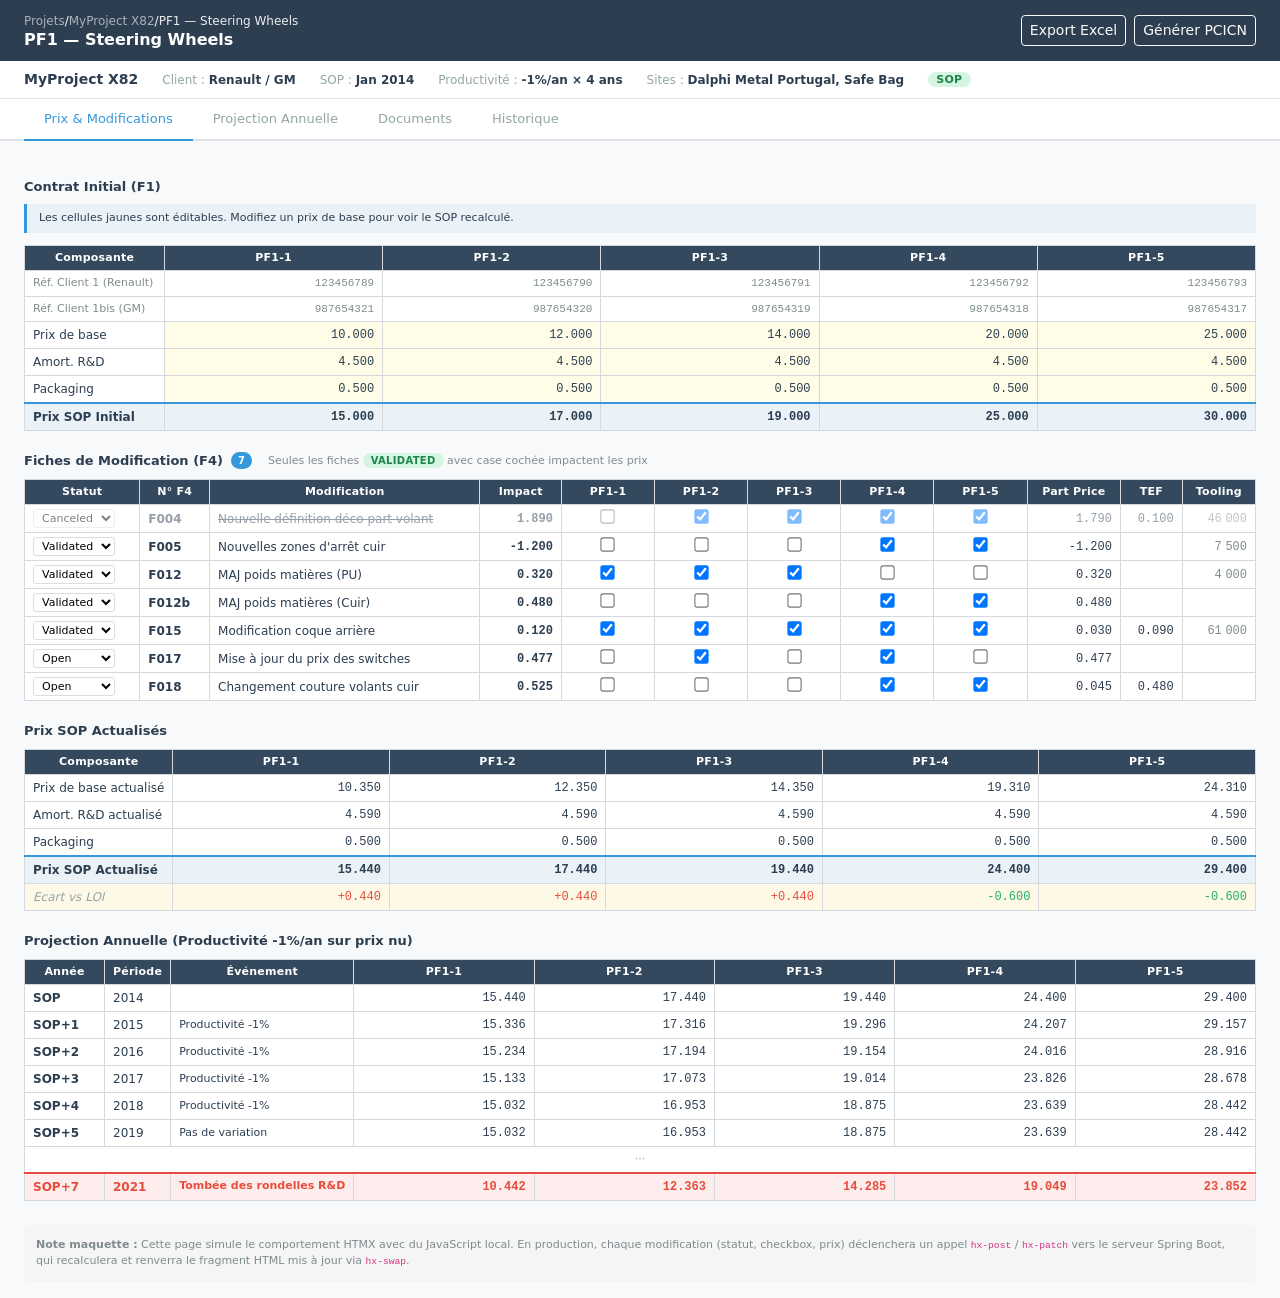
==== mockup-product-family.html @ 7253fc89 "premiere maquette" ====
<!DOCTYPE html>
<html lang="fr">
<head>
    <meta charset="UTF-8">
    <meta name="viewport" content="width=device-width, initial-scale=1.0">
    <title>Torchebald — PF1 Steering Wheels</title>
    <link href="https://cdn.jsdelivr.net/npm/bootstrap@5.3.3/dist/css/bootstrap.min.css" rel="stylesheet">
    <style>
        :root {
            --tb-bg: #f8f9fa;
            --tb-border: #dee2e6;
            --tb-header: #2c3e50;
            --tb-accent: #3498db;
            --tb-success: #27ae60;
            --tb-warning: #f39c12;
            --tb-danger: #e74c3c;
            --tb-muted: #95a5a6;
        }

        body {
            font-family: -apple-system, BlinkMacSystemFont, 'Segoe UI', system-ui, sans-serif;
            font-size: 13px;
            background: var(--tb-bg);
            color: #2c3e50;
        }

        /* --- Layout --- */
        .page-header {
            background: var(--tb-header);
            color: white;
            padding: 12px 24px;
            display: flex;
            align-items: center;
            gap: 16px;
        }
        .page-header h1 { font-size: 16px; font-weight: 600; margin: 0; }
        .page-header .breadcrumb { margin: 0; font-size: 12px; }
        .page-header .breadcrumb a { color: rgba(255,255,255,0.6); text-decoration: none; }
        .page-header .breadcrumb span { color: rgba(255,255,255,0.9); }

        .project-bar {
            background: white;
            border-bottom: 1px solid var(--tb-border);
            padding: 8px 24px;
            display: flex;
            align-items: center;
            gap: 24px;
            font-size: 12px;
        }
        .project-bar .project-name { font-weight: 700; font-size: 14px; }
        .project-bar .meta { color: var(--tb-muted); }
        .project-bar .meta strong { color: #2c3e50; }

        .tabs {
            background: white;
            border-bottom: 2px solid var(--tb-border);
            padding: 0 24px;
            display: flex;
            gap: 0;
        }
        .tabs a {
            padding: 10px 20px;
            text-decoration: none;
            color: var(--tb-muted);
            font-size: 13px;
            font-weight: 500;
            border-bottom: 2px solid transparent;
            margin-bottom: -2px;
        }
        .tabs a.active {
            color: var(--tb-accent);
            border-bottom-color: var(--tb-accent);
        }

        .content { padding: 16px 24px; }

        /* --- Tables façon Excel --- */
        .price-table {
            border-collapse: collapse;
            width: 100%;
            background: white;
            font-size: 12px;
            box-shadow: 0 1px 3px rgba(0,0,0,0.08);
        }
        .price-table th, .price-table td {
            border: 1px solid #d5d8dc;
            padding: 4px 8px;
            white-space: nowrap;
            vertical-align: middle;
        }
        .price-table thead th {
            background: #34495e;
            color: white;
            font-weight: 600;
            text-align: center;
            font-size: 11px;
            letter-spacing: 0.02em;
        }
        .price-table thead th.ref-col { min-width: 80px; }
        .price-table .section-header {
            background: #ecf0f1;
            font-weight: 700;
            color: #2c3e50;
        }
        .price-table .section-header td { padding: 6px 8px; }
        .price-table .total-row {
            background: #eaf2f8;
            font-weight: 700;
        }
        .price-table .total-row td { border-top: 2px solid #3498db; }
        .price-table td.num {
            text-align: right;
            font-family: 'SF Mono', 'Consolas', 'Monaco', monospace;
            font-size: 12px;
        }
        .price-table td.num.positive { color: var(--tb-danger); }
        .price-table td.num.negative { color: var(--tb-success); }
        .price-table td.num.zero { color: var(--tb-muted); }

        .price-table .editable {
            background: #fffde7;
            cursor: pointer;
            position: relative;
        }
        .price-table .editable:hover { background: #fff9c4; }
        .price-table .editable input {
            width: 70px;
            border: 1px solid var(--tb-accent);
            border-radius: 2px;
            padding: 1px 4px;
            font-family: inherit;
            font-size: 12px;
            text-align: right;
            background: white;
        }

        /* --- Matrix checkboxes --- */
        .matrix-cell {
            text-align: center;
            padding: 2px !important;
            width: 50px;
        }
        .matrix-cell input[type="checkbox"] { transform: scale(1.1); cursor: pointer; }
        .matrix-cell .y-mark { color: var(--tb-success); font-weight: 700; }
        .matrix-cell .n-mark { color: var(--tb-danger); font-weight: 700; font-size: 11px; }

        /* --- Status badges --- */
        .badge-status {
            font-size: 10px;
            font-weight: 600;
            padding: 2px 8px;
            border-radius: 10px;
            text-transform: uppercase;
            letter-spacing: 0.03em;
        }
        .badge-validated { background: #d5f5e3; color: #1e8449; }
        .badge-open { background: #fdebd0; color: #d68910; }
        .badge-canceled { background: #eaecee; color: #7f8c8d; text-decoration: line-through; }

        select.status-select {
            font-size: 11px;
            padding: 1px 4px;
            border: 1px solid #ddd;
            border-radius: 3px;
            cursor: pointer;
            background: white;
        }

        /* --- Delta indicator --- */
        .delta-row td { background: #fef9e7; }
        .delta-label { font-style: italic; color: var(--tb-muted); }

        /* --- Section titles --- */
        .section-title {
            font-size: 13px;
            font-weight: 700;
            color: var(--tb-header);
            margin: 20px 0 8px 0;
            display: flex;
            align-items: center;
            gap: 8px;
        }
        .section-title .count {
            background: var(--tb-accent);
            color: white;
            font-size: 10px;
            padding: 1px 7px;
            border-radius: 10px;
        }

        /* --- Recalc flash --- */
        @keyframes flash {
            0% { background: #aed6f1; }
            100% { background: #eaf2f8; }
        }
        .flash-update { animation: flash 0.6s ease-out; }

        /* --- Productivity zone --- */
        .projection-table th { font-size: 11px; }
        .projection-table .year-label { font-weight: 700; color: var(--tb-header); }
        .projection-table .drop-row { background: #fdedec; }
        .projection-table .drop-row td { border-top: 2px solid var(--tb-danger); color: var(--tb-danger); font-weight: 600; }

        .info-banner {
            font-size: 11px;
            background: #eaf2f8;
            border-left: 3px solid var(--tb-accent);
            padding: 6px 12px;
            margin-bottom: 12px;
            color: #2c3e50;
        }

        /* HTMX indicator simulation */
        .htmx-indicator {
            display: none;
            font-size: 11px;
            color: var(--tb-accent);
            margin-left: 8px;
        }
        .htmx-indicator.show { display: inline; }
    </style>
</head>
<body>

<!-- Header -->
<div class="page-header">
    <div>
        <div class="breadcrumb">
            <a href="#">Projets</a> / <a href="#">MyProject X82</a> / <span>PF1 — Steering Wheels</span>
        </div>
        <h1>PF1 — Steering Wheels</h1>
    </div>
    <div style="margin-left:auto; display:flex; gap:8px;">
        <button class="btn btn-sm btn-outline-light" onclick="exportExcel()">Export Excel</button>
        <button class="btn btn-sm btn-outline-light">Générer PCICN</button>
    </div>
</div>

<!-- Project bar -->
<div class="project-bar">
    <span class="project-name">MyProject X82</span>
    <span class="meta">Client : <strong>Renault / GM</strong></span>
    <span class="meta">SOP : <strong>Jan 2014</strong></span>
    <span class="meta">Productivité : <strong>-1%/an × 4 ans</strong></span>
    <span class="meta">Sites : <strong>Dalphi Metal Portugal, Safe Bag</strong></span>
    <span class="badge badge-status badge-validated" style="font-size:11px;">SOP</span>
</div>

<!-- Tabs -->
<div class="tabs">
    <a href="#" class="active">Prix & Modifications</a>
    <a href="#">Projection Annuelle</a>
    <a href="#">Documents</a>
    <a href="#">Historique</a>
</div>

<div class="content">

    <!-- ===== SECTION 1: INITIAL PRICES ===== -->
    <div class="section-title">Contrat Initial (F1)</div>

    <div class="info-banner">
        Les cellules jaunes sont éditables. Modifiez un prix de base pour voir le SOP recalculé.
        <span class="htmx-indicator" id="recalc-indicator">Recalcul en cours...</span>
    </div>

    <div style="overflow-x: auto;">
    <table class="price-table" id="initial-prices">
        <thead>
            <tr>
                <th style="width:140px;">Composante</th>
                <th class="ref-col">PF1-1</th>
                <th class="ref-col">PF1-2</th>
                <th class="ref-col">PF1-3</th>
                <th class="ref-col">PF1-4</th>
                <th class="ref-col">PF1-5</th>
            </tr>
        </thead>
        <tbody>
            <tr>
                <td style="color:#7f8c8d; font-size:11px;">Réf. Client 1 (Renault)</td>
                <td class="num" style="color:#7f8c8d; font-size:11px;">123456789</td>
                <td class="num" style="color:#7f8c8d; font-size:11px;">123456790</td>
                <td class="num" style="color:#7f8c8d; font-size:11px;">123456791</td>
                <td class="num" style="color:#7f8c8d; font-size:11px;">123456792</td>
                <td class="num" style="color:#7f8c8d; font-size:11px;">123456793</td>
            </tr>
            <tr>
                <td style="color:#7f8c8d; font-size:11px;">Réf. Client 1bis (GM)</td>
                <td class="num" style="color:#7f8c8d; font-size:11px;">987654321</td>
                <td class="num" style="color:#7f8c8d; font-size:11px;">987654320</td>
                <td class="num" style="color:#7f8c8d; font-size:11px;">987654319</td>
                <td class="num" style="color:#7f8c8d; font-size:11px;">987654318</td>
                <td class="num" style="color:#7f8c8d; font-size:11px;">987654317</td>
            </tr>
            <tr>
                <td>Prix de base</td>
                <td class="num editable" data-field="base" data-ref="0">10.000</td>
                <td class="num editable" data-field="base" data-ref="1">12.000</td>
                <td class="num editable" data-field="base" data-ref="2">14.000</td>
                <td class="num editable" data-field="base" data-ref="3">20.000</td>
                <td class="num editable" data-field="base" data-ref="4">25.000</td>
            </tr>
            <tr>
                <td>Amort. R&D</td>
                <td class="num editable" data-field="rd" data-ref="0">4.500</td>
                <td class="num editable" data-field="rd" data-ref="1">4.500</td>
                <td class="num editable" data-field="rd" data-ref="2">4.500</td>
                <td class="num editable" data-field="rd" data-ref="3">4.500</td>
                <td class="num editable" data-field="rd" data-ref="4">4.500</td>
            </tr>
            <tr>
                <td>Packaging</td>
                <td class="num editable" data-field="pkg" data-ref="0">0.500</td>
                <td class="num editable" data-field="pkg" data-ref="1">0.500</td>
                <td class="num editable" data-field="pkg" data-ref="2">0.500</td>
                <td class="num editable" data-field="pkg" data-ref="3">0.500</td>
                <td class="num editable" data-field="pkg" data-ref="4">0.500</td>
            </tr>
            <tr class="total-row">
                <td>Prix SOP Initial</td>
                <td class="num" id="sop-init-0">15.000</td>
                <td class="num" id="sop-init-1">17.000</td>
                <td class="num" id="sop-init-2">19.000</td>
                <td class="num" id="sop-init-3">25.000</td>
                <td class="num" id="sop-init-4">30.000</td>
            </tr>
        </tbody>
    </table>
    </div>

    <!-- ===== SECTION 2: MODIFICATION SHEETS ===== -->
    <div class="section-title">
        Fiches de Modification (F4)
        <span class="count" id="modif-count">7</span>
        <span style="font-weight:400; font-size:11px; color:#7f8c8d; margin-left:8px;">
            Seules les fiches <span class="badge-status badge-validated" style="font-size:10px;">Validated</span>
            avec case cochée impactent les prix
        </span>
    </div>

    <div style="overflow-x: auto;">
    <table class="price-table" id="modifications-table">
        <thead>
            <tr>
                <th style="width:90px;">Statut</th>
                <th style="width:60px;">N° F4</th>
                <th style="width:220px;">Modification</th>
                <th style="width:70px;">Impact</th>
                <th class="ref-col">PF1-1</th>
                <th class="ref-col">PF1-2</th>
                <th class="ref-col">PF1-3</th>
                <th class="ref-col">PF1-4</th>
                <th class="ref-col">PF1-5</th>
                <th style="width:70px;">Part Price</th>
                <th style="width:50px;">TEF</th>
                <th style="width:60px;">Tooling</th>
            </tr>
        </thead>
        <tbody id="modif-body">
            <!-- Rows generated by JS -->
        </tbody>
    </table>
    </div>

    <!-- ===== SECTION 3: UPDATED SOP PRICES ===== -->
    <div class="section-title">Prix SOP Actualisés</div>

    <div style="overflow-x: auto;">
    <table class="price-table" id="updated-prices">
        <thead>
            <tr>
                <th style="width:140px;">Composante</th>
                <th class="ref-col">PF1-1</th>
                <th class="ref-col">PF1-2</th>
                <th class="ref-col">PF1-3</th>
                <th class="ref-col">PF1-4</th>
                <th class="ref-col">PF1-5</th>
            </tr>
        </thead>
        <tbody>
            <tr>
                <td>Prix de base actualisé</td>
                <td class="num" id="upd-base-0"></td>
                <td class="num" id="upd-base-1"></td>
                <td class="num" id="upd-base-2"></td>
                <td class="num" id="upd-base-3"></td>
                <td class="num" id="upd-base-4"></td>
            </tr>
            <tr>
                <td>Amort. R&D actualisé</td>
                <td class="num" id="upd-rd-0"></td>
                <td class="num" id="upd-rd-1"></td>
                <td class="num" id="upd-rd-2"></td>
                <td class="num" id="upd-rd-3"></td>
                <td class="num" id="upd-rd-4"></td>
            </tr>
            <tr>
                <td>Packaging</td>
                <td class="num" id="upd-pkg-0"></td>
                <td class="num" id="upd-pkg-1"></td>
                <td class="num" id="upd-pkg-2"></td>
                <td class="num" id="upd-pkg-3"></td>
                <td class="num" id="upd-pkg-4"></td>
            </tr>
            <tr class="total-row">
                <td>Prix SOP Actualisé</td>
                <td class="num" id="sop-upd-0"></td>
                <td class="num" id="sop-upd-1"></td>
                <td class="num" id="sop-upd-2"></td>
                <td class="num" id="sop-upd-3"></td>
                <td class="num" id="sop-upd-4"></td>
            </tr>
            <tr class="delta-row">
                <td class="delta-label">Ecart vs LOI</td>
                <td class="num" id="delta-0"></td>
                <td class="num" id="delta-1"></td>
                <td class="num" id="delta-2"></td>
                <td class="num" id="delta-3"></td>
                <td class="num" id="delta-4"></td>
            </tr>
        </tbody>
    </table>
    </div>

    <!-- ===== SECTION 4: PROJECTION ===== -->
    <div class="section-title">Projection Annuelle (Productivité -1%/an sur prix nu)</div>

    <div style="overflow-x: auto;">
    <table class="price-table projection-table" id="projection-table">
        <thead>
            <tr>
                <th style="width:80px;">Année</th>
                <th style="width:60px;">Période</th>
                <th style="width:150px;">Événement</th>
                <th class="ref-col">PF1-1</th>
                <th class="ref-col">PF1-2</th>
                <th class="ref-col">PF1-3</th>
                <th class="ref-col">PF1-4</th>
                <th class="ref-col">PF1-5</th>
            </tr>
        </thead>
        <tbody id="projection-body">
            <!-- Generated by JS -->
        </tbody>
    </table>
    </div>

    <div style="margin-top:24px; padding:12px; background:#f5f5f5; border-radius:4px; font-size:11px; color:#7f8c8d;">
        <strong>Note maquette :</strong> Cette page simule le comportement HTMX avec du JavaScript local.
        En production, chaque modification (statut, checkbox, prix) déclenchera un appel
        <code>hx-post</code> / <code>hx-patch</code> vers le serveur Spring Boot, qui recalculera
        et renverra le fragment HTML mis à jour via <code>hx-swap</code>.
    </div>
</div>

<script>
// ============================================================
// DATA MODEL (simulates what the DB would hold)
// ============================================================
const refs = ['PF1-1', 'PF1-2', 'PF1-3', 'PF1-4', 'PF1-5'];

const initialPrices = {
    base: [10, 12, 14, 20, 25],
    rd:   [4.5, 4.5, 4.5, 4.5, 4.5],
    pkg:  [0.5, 0.5, 0.5, 0.5, 0.5],
};

const modifications = [
    { id: 'F004', desc: 'Nouvelle définition déco part volant', status: 'Canceled', partPrice: 1.79, tef: 0.10, tooling: 46000, matrix: [false, true, true, true, true] },
    { id: 'F005', desc: 'Nouvelles zones d\'arrêt cuir', status: 'Validated', partPrice: -1.20, tef: 0, tooling: 7500, matrix: [false, false, false, true, true] },
    { id: 'F012', desc: 'MAJ poids matières (PU)', status: 'Validated', partPrice: 0.32, tef: 0, tooling: 4000, matrix: [true, true, true, false, false] },
    { id: 'F012b', desc: 'MAJ poids matières (Cuir)', status: 'Validated', partPrice: 0.48, tef: 0, tooling: 0, matrix: [false, false, false, true, true] },
    { id: 'F015', desc: 'Modification coque arrière', status: 'Validated', partPrice: 0.03, tef: 0.09, tooling: 61000, matrix: [true, true, true, true, true] },
    { id: 'F017', desc: 'Mise à jour du prix des switches', status: 'Open', partPrice: 0.477, tef: 0, tooling: 0, matrix: [false, true, false, true, false] },
    { id: 'F018', desc: 'Changement couture volants cuir', status: 'Open', partPrice: 0.045, tef: 0.48, tooling: 0, matrix: [false, false, false, true, true] },
];

const productivity = { rate: -0.01, years: 4 };
const rdDropYear = 7; // tombée des rondelles à SOP+7

// ============================================================
// RENDERING
// ============================================================
function renderModifications() {
    const tbody = document.getElementById('modif-body');
    tbody.innerHTML = modifications.map((m, i) => {
        const badgeClass = m.status === 'Validated' ? 'badge-validated' :
                          m.status === 'Open' ? 'badge-open' : 'badge-canceled';
        const impact = m.partPrice + m.tef;
        const isCanceled = m.status === 'Canceled';

        return `<tr style="${isCanceled ? 'opacity:0.5;' : ''}">
            <td>
                <select class="status-select" data-modif="${i}" onchange="changeStatus(${i}, this.value)">
                    <option value="Open" ${m.status==='Open'?'selected':''}>Open</option>
                    <option value="Validated" ${m.status==='Validated'?'selected':''}>Validated</option>
                    <option value="Canceled" ${m.status==='Canceled'?'selected':''}>Canceled</option>
                </select>
            </td>
            <td style="font-weight:600;">${m.id}</td>
            <td style="${isCanceled ? 'text-decoration:line-through;' : ''}">${m.desc}</td>
            <td class="num" style="font-weight:600;">${formatNum(impact)}</td>
            ${refs.map((_, ri) => `
                <td class="matrix-cell">
                    <input type="checkbox"
                        ${m.matrix[ri] ? 'checked' : ''}
                        onchange="toggleMatrix(${i}, ${ri}, this.checked)"
                        title="${refs[ri]}"
                    >
                </td>
            `).join('')}
            <td class="num">${formatNum(m.partPrice)}</td>
            <td class="num">${m.tef ? formatNum(m.tef) : ''}</td>
            <td class="num" style="color:#7f8c8d;">${m.tooling ? m.tooling.toLocaleString('fr-FR') : ''}</td>
        </tr>`;
    }).join('');
}

function recalculate() {
    // Show indicator (simulates hx-indicator)
    const indicator = document.getElementById('recalc-indicator');
    indicator.classList.add('show');

    // --- RULE 2: SUMIFS ---
    const updBase = [...initialPrices.base];
    const updRd = [...initialPrices.rd];
    const updPkg = [...initialPrices.pkg];

    modifications.forEach(m => {
        if (m.status !== 'Validated') return;
        refs.forEach((_, ri) => {
            if (m.matrix[ri]) {
                updBase[ri] += m.partPrice;
                updRd[ri] += m.tef;
            }
        });
    });

    // Update SOP initial
    refs.forEach((_, i) => {
        const sopInit = initialPrices.base[i] + initialPrices.rd[i] + initialPrices.pkg[i];
        document.getElementById(`sop-init-${i}`).textContent = formatNum(sopInit);
    });

    // Update SOP actualisé
    refs.forEach((_, i) => {
        const sopUpd = updBase[i] + updRd[i] + updPkg[i];
        const sopInit = initialPrices.base[i] + initialPrices.rd[i] + initialPrices.pkg[i];
        const delta = sopUpd - sopInit;

        setCell(`upd-base-${i}`, updBase[i]);
        setCell(`upd-rd-${i}`, updRd[i]);
        setCell(`upd-pkg-${i}`, updPkg[i]);

        const sopCell = document.getElementById(`sop-upd-${i}`);
        sopCell.textContent = formatNum(sopUpd);
        sopCell.classList.add('flash-update');
        setTimeout(() => sopCell.classList.remove('flash-update'), 600);

        const deltaCell = document.getElementById(`delta-${i}`);
        deltaCell.textContent = (delta >= 0 ? '+' : '') + formatNum(delta);
        deltaCell.className = 'num ' + (delta > 0.01 ? 'positive' : delta < -0.01 ? 'negative' : 'zero');
    });

    // --- RULE 3 & 4: Projection ---
    renderProjection(updBase, updRd, updPkg);

    setTimeout(() => indicator.classList.remove('show'), 300);
}

function renderProjection(base, rd, pkg) {
    const tbody = document.getElementById('projection-body');
    let rows = '';
    let currentPrices = refs.map((_, i) => base[i] + rd[i] + pkg[i]);
    const amort = rd.map((v, i) => v);
    const pack = pkg.map((v, i) => v);

    // SOP year
    rows += projRow('SOP', '2014', '', currentPrices, false);

    for (let y = 1; y <= 10; y++) {
        const year = 2014 + y;
        let event = '';
        let isDrop = false;

        if (y <= productivity.years) {
            // RULE 3: productivity on base price only
            event = `Productivité ${(productivity.rate * 100).toFixed(0)}%`;
            currentPrices = currentPrices.map((p, i) => {
                const baseOnly = p - amort[i] - pack[i];
                return baseOnly * (1 + productivity.rate) + amort[i] + pack[i];
            });
        }

        if (y === rdDropYear) {
            // RULE 4: tombée des rondelles
            event = 'Tombée des rondelles R&D';
            isDrop = true;
            currentPrices = currentPrices.map((p, i) => p - amort[i]);
        }

        if (y <= productivity.years || y === rdDropYear) {
            rows += projRow(`SOP+${y}`, `${year}`, event, currentPrices, isDrop);
        } else if (y === productivity.years + 1 && rdDropYear > productivity.years + 1) {
            rows += projRow(`SOP+${y}`, `${year}`, 'Pas de variation', currentPrices, false);
            rows += `<tr><td colspan="8" style="text-align:center; color:#95a5a6; font-size:11px; padding:4px;">···</td></tr>`;
        }
    }

    tbody.innerHTML = rows;
}

function projRow(label, year, event, prices, isDrop) {
    return `<tr class="${isDrop ? 'drop-row' : ''}">
        <td class="year-label">${label}</td>
        <td>${year}</td>
        <td style="font-size:11px;${isDrop ? 'font-weight:700;' : ''}">${event}</td>
        ${prices.map(p => `<td class="num">${formatNum(p)}</td>`).join('')}
    </tr>`;
}

// ============================================================
// INTERACTIONS (simulates what HTMX would do)
// ============================================================
function changeStatus(modifIndex, newStatus) {
    modifications[modifIndex].status = newStatus;
    renderModifications();
    recalculate();
}

function toggleMatrix(modifIndex, refIndex, checked) {
    modifications[modifIndex].matrix[refIndex] = checked;
    recalculate();
}

// Inline editing for price cells
document.addEventListener('click', function(e) {
    const cell = e.target.closest('.editable');
    if (!cell || cell.querySelector('input')) return;

    const currentVal = parseFloat(cell.textContent);
    const field = cell.dataset.field;
    const ref = parseInt(cell.dataset.ref);

    const input = document.createElement('input');
    input.type = 'number';
    input.step = '0.01';
    input.value = currentVal;
    cell.textContent = '';
    cell.appendChild(input);
    input.focus();
    input.select();

    function commit() {
        const newVal = parseFloat(input.value) || 0;
        initialPrices[field][ref] = newVal;
        cell.textContent = formatNum(newVal);
        recalculate();
    }

    input.addEventListener('blur', commit);
    input.addEventListener('keydown', function(ev) {
        if (ev.key === 'Enter') { ev.preventDefault(); commit(); }
        if (ev.key === 'Escape') { cell.textContent = formatNum(currentVal); }
    });
});

function exportExcel() {
    alert('En production : Apache POI génère un fichier Excel identique au format actuel.\n\nLe tableau "Prix SOP Actualisés" et la projection annuelle sont exportés.');
}

// ============================================================
// HELPERS
// ============================================================
function formatNum(n) { return n.toFixed(3); }
function setCell(id, val) { document.getElementById(id).textContent = formatNum(val); }

// ============================================================
// INIT
// ============================================================
renderModifications();
recalculate();
</script>

</body>
</html>
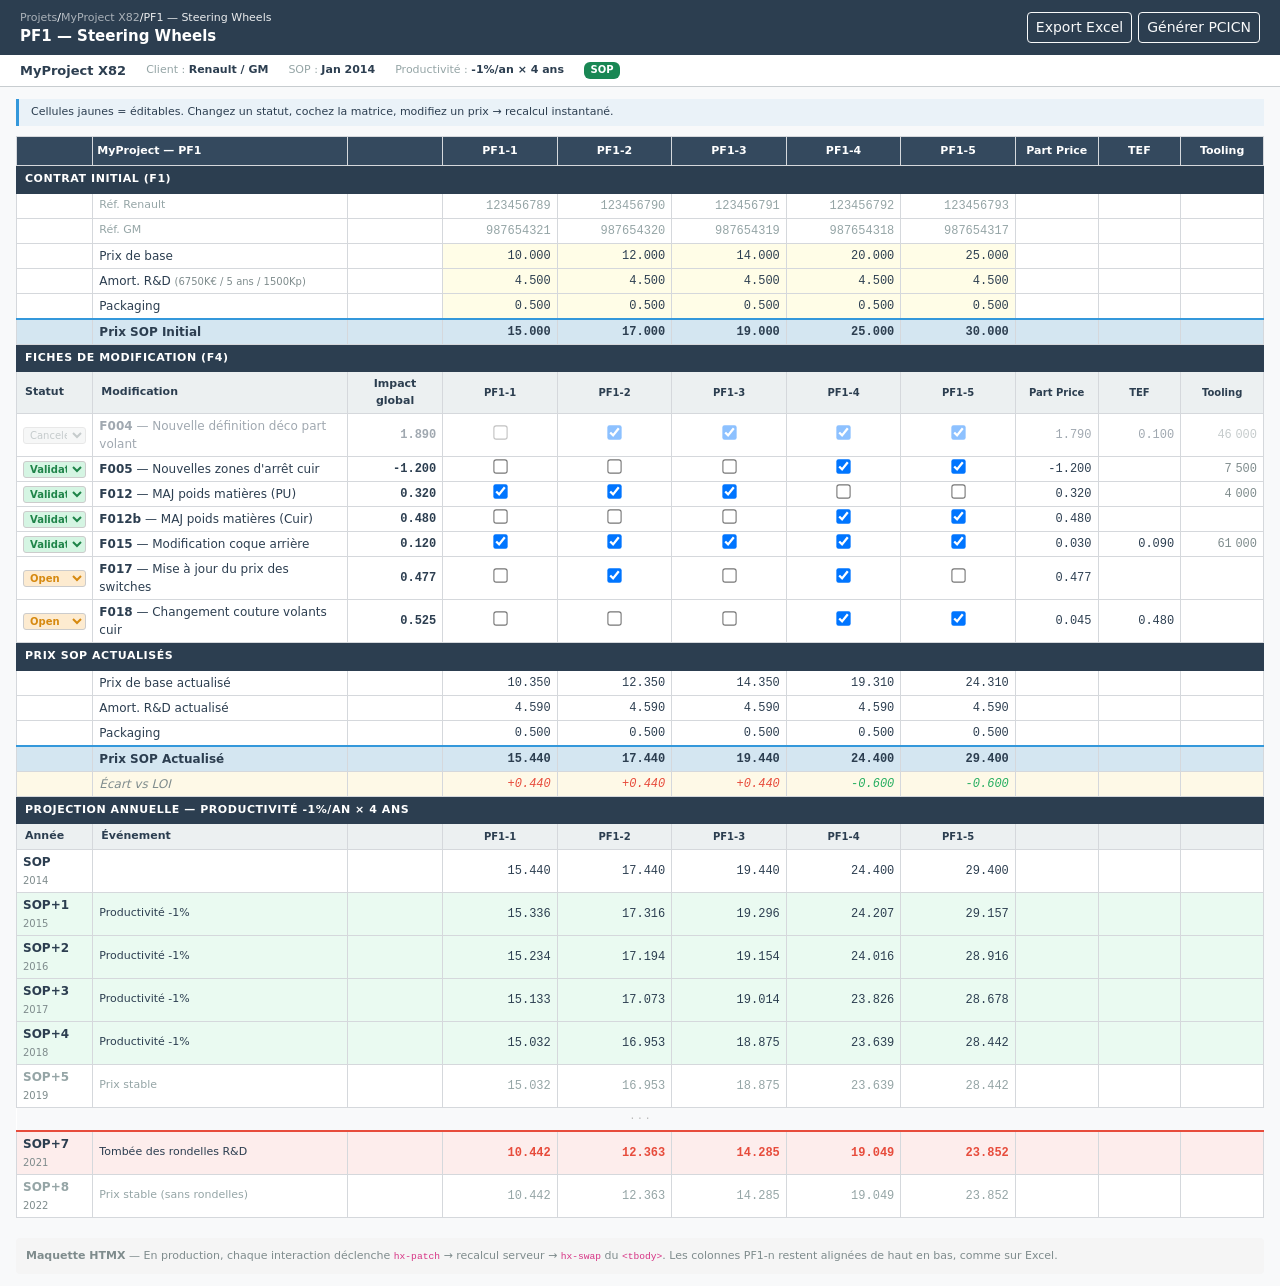
==== commit 756c7589: "maquette 2" ====
--- a/mockup-product-family.html
+++ b/mockup-product-family.html
@@ -8,7 +8,7 @@
     <style>
         :root {
             --tb-bg: #f8f9fa;
-            --tb-border: #dee2e6;
+            --tb-border: #c8cdd0;
             --tb-header: #2c3e50;
             --tb-accent: #3498db;
             --tb-success: #27ae60;
@@ -22,195 +22,178 @@
             font-size: 13px;
             background: var(--tb-bg);
             color: #2c3e50;
+            margin: 0;
         }
 
         /* --- Layout --- */
         .page-header {
             background: var(--tb-header);
             color: white;
-            padding: 12px 24px;
+            padding: 10px 20px;
             display: flex;
             align-items: center;
             gap: 16px;
         }
-        .page-header h1 { font-size: 16px; font-weight: 600; margin: 0; }
-        .page-header .breadcrumb { margin: 0; font-size: 12px; }
+        .page-header h1 { font-size: 15px; font-weight: 600; margin: 0; }
+        .page-header .breadcrumb { margin: 0; font-size: 11px; }
         .page-header .breadcrumb a { color: rgba(255,255,255,0.6); text-decoration: none; }
         .page-header .breadcrumb span { color: rgba(255,255,255,0.9); }
 
         .project-bar {
             background: white;
             border-bottom: 1px solid var(--tb-border);
-            padding: 8px 24px;
+            padding: 6px 20px;
             display: flex;
             align-items: center;
-            gap: 24px;
-            font-size: 12px;
-        }
-        .project-bar .project-name { font-weight: 700; font-size: 14px; }
+            gap: 20px;
+            font-size: 11px;
+        }
+        .project-bar .project-name { font-weight: 700; font-size: 13px; }
         .project-bar .meta { color: var(--tb-muted); }
         .project-bar .meta strong { color: #2c3e50; }
 
-        .tabs {
-            background: white;
-            border-bottom: 2px solid var(--tb-border);
-            padding: 0 24px;
-            display: flex;
-            gap: 0;
-        }
-        .tabs a {
-            padding: 10px 20px;
-            text-decoration: none;
-            color: var(--tb-muted);
-            font-size: 13px;
-            font-weight: 500;
-            border-bottom: 2px solid transparent;
-            margin-bottom: -2px;
-        }
-        .tabs a.active {
-            color: var(--tb-accent);
-            border-bottom-color: var(--tb-accent);
-        }
-
-        .content { padding: 16px 24px; }
-
-        /* --- Tables façon Excel --- */
-        .price-table {
+        .content { padding: 12px 16px; }
+
+        .info-banner {
+            font-size: 11px;
+            background: #eaf2f8;
+            border-left: 3px solid var(--tb-accent);
+            padding: 5px 12px;
+            margin-bottom: 10px;
+            color: #2c3e50;
+        }
+
+        /* --- Single unified table --- */
+        .sheet {
             border-collapse: collapse;
             width: 100%;
             background: white;
             font-size: 12px;
-            box-shadow: 0 1px 3px rgba(0,0,0,0.08);
-        }
-        .price-table th, .price-table td {
+            box-shadow: 0 1px 4px rgba(0,0,0,0.1);
+            table-layout: fixed;
+        }
+
+        .sheet col.col-meta   { width: 60px; }
+        .sheet col.col-label  { width: 200px; }
+        .sheet col.col-impact { width: 75px; }
+        .sheet col.col-ref    { width: 90px; }
+        .sheet col.col-extra  { width: 65px; }
+
+        .sheet th, .sheet td {
             border: 1px solid #d5d8dc;
-            padding: 4px 8px;
-            white-space: nowrap;
+            padding: 3px 6px;
             vertical-align: middle;
         }
-        .price-table thead th {
+
+        /* Column header row (PF1-1, PF1-2...) — sticky */
+        .sheet thead {
+            position: sticky;
+            top: 0;
+            z-index: 10;
+        }
+        .sheet thead th {
             background: #34495e;
             color: white;
             font-weight: 600;
             text-align: center;
             font-size: 11px;
-            letter-spacing: 0.02em;
-        }
-        .price-table thead th.ref-col { min-width: 80px; }
-        .price-table .section-header {
+            padding: 6px 4px;
+        }
+
+        /* Section header rows */
+        .section-row td {
+            background: #2c3e50;
+            color: white;
+            font-weight: 700;
+            font-size: 11px;
+            text-transform: uppercase;
+            letter-spacing: 0.05em;
+            padding: 5px 8px;
+            border-color: #2c3e50;
+        }
+
+        /* Sub-section header rows */
+        .subsection-row td {
             background: #ecf0f1;
-            font-weight: 700;
+            font-weight: 600;
             color: #2c3e50;
-        }
-        .price-table .section-header td { padding: 6px 8px; }
-        .price-table .total-row {
-            background: #eaf2f8;
-            font-weight: 700;
-        }
-        .price-table .total-row td { border-top: 2px solid #3498db; }
-        .price-table td.num {
+            font-size: 11px;
+            padding: 4px 8px;
+        }
+
+        /* Numeric cells */
+        .sheet td.num {
             text-align: right;
             font-family: 'SF Mono', 'Consolas', 'Monaco', monospace;
             font-size: 12px;
         }
-        .price-table td.num.positive { color: var(--tb-danger); }
-        .price-table td.num.negative { color: var(--tb-success); }
-        .price-table td.num.zero { color: var(--tb-muted); }
-
-        .price-table .editable {
-            background: #fffde7;
+
+        /* Totals */
+        .total-row td { background: #d4e6f1; font-weight: 700; border-top: 2px solid #3498db; }
+        .total-row td.num { font-size: 12px; }
+
+        /* Delta */
+        .delta-row td { background: #fef9e7; font-style: italic; }
+        .num.positive { color: var(--tb-danger); }
+        .num.negative { color: var(--tb-success); }
+        .num.zero { color: var(--tb-muted); }
+
+        /* Editable cells */
+        .editable {
+            background: #fffde7 !important;
             cursor: pointer;
-            position: relative;
-        }
-        .price-table .editable:hover { background: #fff9c4; }
-        .price-table .editable input {
-            width: 70px;
+        }
+        .editable:hover { background: #fff9c4 !important; }
+        .editable input {
+            width: 100%;
             border: 1px solid var(--tb-accent);
             border-radius: 2px;
             padding: 1px 4px;
-            font-family: inherit;
+            font-family: 'SF Mono', 'Consolas', monospace;
             font-size: 12px;
             text-align: right;
             background: white;
-        }
-
-        /* --- Matrix checkboxes --- */
+            box-sizing: border-box;
+        }
+
+        /* Matrix checkbox cells */
         .matrix-cell {
-            text-align: center;
+            text-align: center !important;
             padding: 2px !important;
-            width: 50px;
         }
         .matrix-cell input[type="checkbox"] { transform: scale(1.1); cursor: pointer; }
-        .matrix-cell .y-mark { color: var(--tb-success); font-weight: 700; }
-        .matrix-cell .n-mark { color: var(--tb-danger); font-weight: 700; font-size: 11px; }
-
-        /* --- Status badges --- */
-        .badge-status {
+
+        /* Status select */
+        select.status-select {
             font-size: 10px;
-            font-weight: 600;
-            padding: 2px 8px;
-            border-radius: 10px;
-            text-transform: uppercase;
-            letter-spacing: 0.03em;
-        }
-        .badge-validated { background: #d5f5e3; color: #1e8449; }
-        .badge-open { background: #fdebd0; color: #d68910; }
-        .badge-canceled { background: #eaecee; color: #7f8c8d; text-decoration: line-through; }
-
-        select.status-select {
-            font-size: 11px;
-            padding: 1px 4px;
-            border: 1px solid #ddd;
+            padding: 1px 2px;
+            border: 1px solid #ccc;
             border-radius: 3px;
             cursor: pointer;
             background: white;
-        }
-
-        /* --- Delta indicator --- */
-        .delta-row td { background: #fef9e7; }
-        .delta-label { font-style: italic; color: var(--tb-muted); }
-
-        /* --- Section titles --- */
-        .section-title {
-            font-size: 13px;
-            font-weight: 700;
-            color: var(--tb-header);
-            margin: 20px 0 8px 0;
-            display: flex;
-            align-items: center;
-            gap: 8px;
-        }
-        .section-title .count {
-            background: var(--tb-accent);
-            color: white;
-            font-size: 10px;
-            padding: 1px 7px;
-            border-radius: 10px;
-        }
-
-        /* --- Recalc flash --- */
-        @keyframes flash {
-            0% { background: #aed6f1; }
-            100% { background: #eaf2f8; }
-        }
+            width: 100%;
+        }
+        select.status-select.st-validated { background: #d5f5e3; color: #1e8449; font-weight:600; }
+        select.status-select.st-open { background: #fdebd0; color: #d68910; font-weight:600; }
+        select.status-select.st-canceled { background: #eaecee; color: #7f8c8d; }
+
+        /* Modification rows */
+        .modif-row.canceled { opacity: 0.45; }
+
+        /* Projection */
+        .drop-row td { background: #fdedec !important; border-top: 2px solid var(--tb-danger); }
+        .drop-row td.num { color: var(--tb-danger); font-weight: 600; }
+        .prod-row td { background: #eafaf1; }
+        .stable-row td { color: var(--tb-muted); }
+        .ellipsis-row td { text-align: center; color: #bbb; padding: 2px; border: none; background: var(--tb-bg); }
+
+        /* Muted info rows */
+        .ref-row td { color: #95a5a6; font-size: 11px; }
+
+        /* Flash animation */
+        @keyframes flash { 0% { background: #aed6f1; } 100% { } }
         .flash-update { animation: flash 0.6s ease-out; }
 
-        /* --- Productivity zone --- */
-        .projection-table th { font-size: 11px; }
-        .projection-table .year-label { font-weight: 700; color: var(--tb-header); }
-        .projection-table .drop-row { background: #fdedec; }
-        .projection-table .drop-row td { border-top: 2px solid var(--tb-danger); color: var(--tb-danger); font-weight: 600; }
-
-        .info-banner {
-            font-size: 11px;
-            background: #eaf2f8;
-            border-left: 3px solid var(--tb-accent);
-            padding: 6px 12px;
-            margin-bottom: 12px;
-            color: #2c3e50;
-        }
-
-        /* HTMX indicator simulation */
         .htmx-indicator {
             display: none;
             font-size: 11px;
@@ -218,6 +201,12 @@
             margin-left: 8px;
         }
         .htmx-indicator.show { display: inline; }
+
+        .buttons-bar {
+            margin-left: auto;
+            display: flex;
+            gap: 6px;
+        }
     </style>
 </head>
 <body>
@@ -230,7 +219,7 @@
         </div>
         <h1>PF1 — Steering Wheels</h1>
     </div>
-    <div style="margin-left:auto; display:flex; gap:8px;">
+    <div class="buttons-bar">
         <button class="btn btn-sm btn-outline-light" onclick="exportExcel()">Export Excel</button>
         <button class="btn btn-sm btn-outline-light">Générer PCICN</button>
     </div>
@@ -242,399 +231,311 @@
     <span class="meta">Client : <strong>Renault / GM</strong></span>
     <span class="meta">SOP : <strong>Jan 2014</strong></span>
     <span class="meta">Productivité : <strong>-1%/an × 4 ans</strong></span>
-    <span class="meta">Sites : <strong>Dalphi Metal Portugal, Safe Bag</strong></span>
-    <span class="badge badge-status badge-validated" style="font-size:11px;">SOP</span>
+    <span class="badge bg-success" style="font-size:10px;">SOP</span>
 </div>
 
-<!-- Tabs -->
-<div class="tabs">
-    <a href="#" class="active">Prix & Modifications</a>
-    <a href="#">Projection Annuelle</a>
-    <a href="#">Documents</a>
-    <a href="#">Historique</a>
-</div>
-
 <div class="content">
 
-    <!-- ===== SECTION 1: INITIAL PRICES ===== -->
-    <div class="section-title">Contrat Initial (F1)</div>
-
     <div class="info-banner">
-        Les cellules jaunes sont éditables. Modifiez un prix de base pour voir le SOP recalculé.
-        <span class="htmx-indicator" id="recalc-indicator">Recalcul en cours...</span>
+        Cellules jaunes = éditables. Changez un statut, cochez la matrice, modifiez un prix → recalcul instantané.
+        <span class="htmx-indicator" id="recalc-indicator">Recalcul...</span>
     </div>
 
-    <div style="overflow-x: auto;">
-    <table class="price-table" id="initial-prices">
+    <div style="overflow-x:auto;">
+    <table class="sheet" id="main-sheet">
+        <colgroup>
+            <col class="col-meta">   <!-- A: status / year label -->
+            <col class="col-label">  <!-- B: description -->
+            <col class="col-impact"> <!-- C: impact / delta -->
+            <col class="col-ref">    <!-- D: PF1-1 -->
+            <col class="col-ref">    <!-- E: PF1-2 -->
+            <col class="col-ref">    <!-- F: PF1-3 -->
+            <col class="col-ref">    <!-- G: PF1-4 -->
+            <col class="col-ref">    <!-- H: PF1-5 -->
+            <col class="col-extra">  <!-- I: Part Price -->
+            <col class="col-extra">  <!-- J: TEF -->
+            <col class="col-extra">  <!-- K: Tooling -->
+        </colgroup>
+
+        <!-- ===== COLUMN HEADERS ===== -->
         <thead>
             <tr>
-                <th style="width:140px;">Composante</th>
-                <th class="ref-col">PF1-1</th>
-                <th class="ref-col">PF1-2</th>
-                <th class="ref-col">PF1-3</th>
-                <th class="ref-col">PF1-4</th>
-                <th class="ref-col">PF1-5</th>
+                <th></th>
+                <th style="text-align:left;">MyProject — PF1</th>
+                <th></th>
+                <th>PF1-1</th>
+                <th>PF1-2</th>
+                <th>PF1-3</th>
+                <th>PF1-4</th>
+                <th>PF1-5</th>
+                <th>Part Price</th>
+                <th>TEF</th>
+                <th>Tooling</th>
             </tr>
         </thead>
-        <tbody>
-            <tr>
-                <td style="color:#7f8c8d; font-size:11px;">Réf. Client 1 (Renault)</td>
-                <td class="num" style="color:#7f8c8d; font-size:11px;">123456789</td>
-                <td class="num" style="color:#7f8c8d; font-size:11px;">123456790</td>
-                <td class="num" style="color:#7f8c8d; font-size:11px;">123456791</td>
-                <td class="num" style="color:#7f8c8d; font-size:11px;">123456792</td>
-                <td class="num" style="color:#7f8c8d; font-size:11px;">123456793</td>
-            </tr>
-            <tr>
-                <td style="color:#7f8c8d; font-size:11px;">Réf. Client 1bis (GM)</td>
-                <td class="num" style="color:#7f8c8d; font-size:11px;">987654321</td>
-                <td class="num" style="color:#7f8c8d; font-size:11px;">987654320</td>
-                <td class="num" style="color:#7f8c8d; font-size:11px;">987654319</td>
-                <td class="num" style="color:#7f8c8d; font-size:11px;">987654318</td>
-                <td class="num" style="color:#7f8c8d; font-size:11px;">987654317</td>
-            </tr>
-            <tr>
-                <td>Prix de base</td>
-                <td class="num editable" data-field="base" data-ref="0">10.000</td>
-                <td class="num editable" data-field="base" data-ref="1">12.000</td>
-                <td class="num editable" data-field="base" data-ref="2">14.000</td>
-                <td class="num editable" data-field="base" data-ref="3">20.000</td>
-                <td class="num editable" data-field="base" data-ref="4">25.000</td>
-            </tr>
-            <tr>
-                <td>Amort. R&D</td>
-                <td class="num editable" data-field="rd" data-ref="0">4.500</td>
-                <td class="num editable" data-field="rd" data-ref="1">4.500</td>
-                <td class="num editable" data-field="rd" data-ref="2">4.500</td>
-                <td class="num editable" data-field="rd" data-ref="3">4.500</td>
-                <td class="num editable" data-field="rd" data-ref="4">4.500</td>
-            </tr>
-            <tr>
-                <td>Packaging</td>
-                <td class="num editable" data-field="pkg" data-ref="0">0.500</td>
-                <td class="num editable" data-field="pkg" data-ref="1">0.500</td>
-                <td class="num editable" data-field="pkg" data-ref="2">0.500</td>
-                <td class="num editable" data-field="pkg" data-ref="3">0.500</td>
-                <td class="num editable" data-field="pkg" data-ref="4">0.500</td>
-            </tr>
-            <tr class="total-row">
-                <td>Prix SOP Initial</td>
-                <td class="num" id="sop-init-0">15.000</td>
-                <td class="num" id="sop-init-1">17.000</td>
-                <td class="num" id="sop-init-2">19.000</td>
-                <td class="num" id="sop-init-3">25.000</td>
-                <td class="num" id="sop-init-4">30.000</td>
-            </tr>
-        </tbody>
-    </table>
-    </div>
-
-    <!-- ===== SECTION 2: MODIFICATION SHEETS ===== -->
-    <div class="section-title">
-        Fiches de Modification (F4)
-        <span class="count" id="modif-count">7</span>
-        <span style="font-weight:400; font-size:11px; color:#7f8c8d; margin-left:8px;">
-            Seules les fiches <span class="badge-status badge-validated" style="font-size:10px;">Validated</span>
-            avec case cochée impactent les prix
-        </span>
-    </div>
-
-    <div style="overflow-x: auto;">
-    <table class="price-table" id="modifications-table">
-        <thead>
-            <tr>
-                <th style="width:90px;">Statut</th>
-                <th style="width:60px;">N° F4</th>
-                <th style="width:220px;">Modification</th>
-                <th style="width:70px;">Impact</th>
-                <th class="ref-col">PF1-1</th>
-                <th class="ref-col">PF1-2</th>
-                <th class="ref-col">PF1-3</th>
-                <th class="ref-col">PF1-4</th>
-                <th class="ref-col">PF1-5</th>
-                <th style="width:70px;">Part Price</th>
-                <th style="width:50px;">TEF</th>
-                <th style="width:60px;">Tooling</th>
-            </tr>
-        </thead>
-        <tbody id="modif-body">
-            <!-- Rows generated by JS -->
-        </tbody>
-    </table>
-    </div>
-
-    <!-- ===== SECTION 3: UPDATED SOP PRICES ===== -->
-    <div class="section-title">Prix SOP Actualisés</div>
-
-    <div style="overflow-x: auto;">
-    <table class="price-table" id="updated-prices">
-        <thead>
-            <tr>
-                <th style="width:140px;">Composante</th>
-                <th class="ref-col">PF1-1</th>
-                <th class="ref-col">PF1-2</th>
-                <th class="ref-col">PF1-3</th>
-                <th class="ref-col">PF1-4</th>
-                <th class="ref-col">PF1-5</th>
-            </tr>
-        </thead>
-        <tbody>
-            <tr>
-                <td>Prix de base actualisé</td>
-                <td class="num" id="upd-base-0"></td>
-                <td class="num" id="upd-base-1"></td>
-                <td class="num" id="upd-base-2"></td>
-                <td class="num" id="upd-base-3"></td>
-                <td class="num" id="upd-base-4"></td>
-            </tr>
-            <tr>
-                <td>Amort. R&D actualisé</td>
-                <td class="num" id="upd-rd-0"></td>
-                <td class="num" id="upd-rd-1"></td>
-                <td class="num" id="upd-rd-2"></td>
-                <td class="num" id="upd-rd-3"></td>
-                <td class="num" id="upd-rd-4"></td>
-            </tr>
-            <tr>
-                <td>Packaging</td>
-                <td class="num" id="upd-pkg-0"></td>
-                <td class="num" id="upd-pkg-1"></td>
-                <td class="num" id="upd-pkg-2"></td>
-                <td class="num" id="upd-pkg-3"></td>
-                <td class="num" id="upd-pkg-4"></td>
-            </tr>
-            <tr class="total-row">
-                <td>Prix SOP Actualisé</td>
-                <td class="num" id="sop-upd-0"></td>
-                <td class="num" id="sop-upd-1"></td>
-                <td class="num" id="sop-upd-2"></td>
-                <td class="num" id="sop-upd-3"></td>
-                <td class="num" id="sop-upd-4"></td>
-            </tr>
-            <tr class="delta-row">
-                <td class="delta-label">Ecart vs LOI</td>
-                <td class="num" id="delta-0"></td>
-                <td class="num" id="delta-1"></td>
-                <td class="num" id="delta-2"></td>
-                <td class="num" id="delta-3"></td>
-                <td class="num" id="delta-4"></td>
-            </tr>
-        </tbody>
-    </table>
-    </div>
-
-    <!-- ===== SECTION 4: PROJECTION ===== -->
-    <div class="section-title">Projection Annuelle (Productivité -1%/an sur prix nu)</div>
-
-    <div style="overflow-x: auto;">
-    <table class="price-table projection-table" id="projection-table">
-        <thead>
-            <tr>
-                <th style="width:80px;">Année</th>
-                <th style="width:60px;">Période</th>
-                <th style="width:150px;">Événement</th>
-                <th class="ref-col">PF1-1</th>
-                <th class="ref-col">PF1-2</th>
-                <th class="ref-col">PF1-3</th>
-                <th class="ref-col">PF1-4</th>
-                <th class="ref-col">PF1-5</th>
-            </tr>
-        </thead>
-        <tbody id="projection-body">
+
+        <tbody id="sheet-body">
             <!-- Generated by JS -->
         </tbody>
     </table>
     </div>
 
-    <div style="margin-top:24px; padding:12px; background:#f5f5f5; border-radius:4px; font-size:11px; color:#7f8c8d;">
-        <strong>Note maquette :</strong> Cette page simule le comportement HTMX avec du JavaScript local.
-        En production, chaque modification (statut, checkbox, prix) déclenchera un appel
-        <code>hx-post</code> / <code>hx-patch</code> vers le serveur Spring Boot, qui recalculera
-        et renverra le fragment HTML mis à jour via <code>hx-swap</code>.
+    <div style="margin-top:20px; padding:10px; background:#f5f5f5; border-radius:4px; font-size:11px; color:#7f8c8d;">
+        <strong>Maquette HTMX</strong> — En production, chaque interaction déclenche
+        <code>hx-patch</code> → recalcul serveur → <code>hx-swap</code> du <code>&lt;tbody&gt;</code>.
+        Les colonnes PF1-n restent alignées de haut en bas, comme sur Excel.
     </div>
 </div>
 
 <script>
 // ============================================================
-// DATA MODEL (simulates what the DB would hold)
-// ============================================================
-const refs = ['PF1-1', 'PF1-2', 'PF1-3', 'PF1-4', 'PF1-5'];
-
-const initialPrices = {
+// DATA
+// ============================================================
+const REFS = ['PF1-1','PF1-2','PF1-3','PF1-4','PF1-5'];
+const N = REFS.length;
+
+const initial = {
     base: [10, 12, 14, 20, 25],
     rd:   [4.5, 4.5, 4.5, 4.5, 4.5],
     pkg:  [0.5, 0.5, 0.5, 0.5, 0.5],
 };
 
-const modifications = [
-    { id: 'F004', desc: 'Nouvelle définition déco part volant', status: 'Canceled', partPrice: 1.79, tef: 0.10, tooling: 46000, matrix: [false, true, true, true, true] },
-    { id: 'F005', desc: 'Nouvelles zones d\'arrêt cuir', status: 'Validated', partPrice: -1.20, tef: 0, tooling: 7500, matrix: [false, false, false, true, true] },
-    { id: 'F012', desc: 'MAJ poids matières (PU)', status: 'Validated', partPrice: 0.32, tef: 0, tooling: 4000, matrix: [true, true, true, false, false] },
-    { id: 'F012b', desc: 'MAJ poids matières (Cuir)', status: 'Validated', partPrice: 0.48, tef: 0, tooling: 0, matrix: [false, false, false, true, true] },
-    { id: 'F015', desc: 'Modification coque arrière', status: 'Validated', partPrice: 0.03, tef: 0.09, tooling: 61000, matrix: [true, true, true, true, true] },
-    { id: 'F017', desc: 'Mise à jour du prix des switches', status: 'Open', partPrice: 0.477, tef: 0, tooling: 0, matrix: [false, true, false, true, false] },
-    { id: 'F018', desc: 'Changement couture volants cuir', status: 'Open', partPrice: 0.045, tef: 0.48, tooling: 0, matrix: [false, false, false, true, true] },
+const clientRefs = {
+    renault: ['123456789','123456790','123456791','123456792','123456793'],
+    gm:      ['987654321','987654320','987654319','987654318','987654317'],
+};
+
+const mods = [
+    { id:'F004', desc:'Nouvelle définition déco part volant',  status:'Canceled',  pp:1.79,  tef:0.10, tooling:46000, mx:[0,1,1,1,1] },
+    { id:'F005', desc:'Nouvelles zones d\'arrêt cuir',         status:'Validated', pp:-1.20, tef:0,    tooling:7500,  mx:[0,0,0,1,1] },
+    { id:'F012', desc:'MAJ poids matières (PU)',                status:'Validated', pp:0.32,  tef:0,    tooling:4000,  mx:[1,1,1,0,0] },
+    { id:'F012b',desc:'MAJ poids matières (Cuir)',              status:'Validated', pp:0.48,  tef:0,    tooling:0,     mx:[0,0,0,1,1] },
+    { id:'F015', desc:'Modification coque arrière',             status:'Validated', pp:0.03,  tef:0.09, tooling:61000, mx:[1,1,1,1,1] },
+    { id:'F017', desc:'Mise à jour du prix des switches',       status:'Open',      pp:0.477, tef:0,    tooling:0,     mx:[0,1,0,1,0] },
+    { id:'F018', desc:'Changement couture volants cuir',        status:'Open',      pp:0.045, tef:0.48, tooling:0,     mx:[0,0,0,1,1] },
 ];
 
-const productivity = { rate: -0.01, years: 4 };
-const rdDropYear = 7; // tombée des rondelles à SOP+7
-
-// ============================================================
-// RENDERING
-// ============================================================
-function renderModifications() {
-    const tbody = document.getElementById('modif-body');
-    tbody.innerHTML = modifications.map((m, i) => {
-        const badgeClass = m.status === 'Validated' ? 'badge-validated' :
-                          m.status === 'Open' ? 'badge-open' : 'badge-canceled';
-        const impact = m.partPrice + m.tef;
-        const isCanceled = m.status === 'Canceled';
-
-        return `<tr style="${isCanceled ? 'opacity:0.5;' : ''}">
-            <td>
-                <select class="status-select" data-modif="${i}" onchange="changeStatus(${i}, this.value)">
-                    <option value="Open" ${m.status==='Open'?'selected':''}>Open</option>
-                    <option value="Validated" ${m.status==='Validated'?'selected':''}>Validated</option>
-                    <option value="Canceled" ${m.status==='Canceled'?'selected':''}>Canceled</option>
-                </select>
-            </td>
-            <td style="font-weight:600;">${m.id}</td>
-            <td style="${isCanceled ? 'text-decoration:line-through;' : ''}">${m.desc}</td>
-            <td class="num" style="font-weight:600;">${formatNum(impact)}</td>
-            ${refs.map((_, ri) => `
-                <td class="matrix-cell">
-                    <input type="checkbox"
-                        ${m.matrix[ri] ? 'checked' : ''}
-                        onchange="toggleMatrix(${i}, ${ri}, this.checked)"
-                        title="${refs[ri]}"
-                    >
-                </td>
-            `).join('')}
-            <td class="num">${formatNum(m.partPrice)}</td>
-            <td class="num">${m.tef ? formatNum(m.tef) : ''}</td>
-            <td class="num" style="color:#7f8c8d;">${m.tooling ? m.tooling.toLocaleString('fr-FR') : ''}</td>
-        </tr>`;
-    }).join('');
-}
-
-function recalculate() {
-    // Show indicator (simulates hx-indicator)
-    const indicator = document.getElementById('recalc-indicator');
-    indicator.classList.add('show');
-
-    // --- RULE 2: SUMIFS ---
-    const updBase = [...initialPrices.base];
-    const updRd = [...initialPrices.rd];
-    const updPkg = [...initialPrices.pkg];
-
-    modifications.forEach(m => {
+const PROD = { rate: -0.01, years: 4 };
+const RD_DROP_YEAR = 7;
+const SOP_YEAR = 2014;
+
+// ============================================================
+// RENDER FULL SHEET
+// ============================================================
+function render() {
+    const upd = recalc();
+    let h = '';
+
+    // ---- SECTION: CONTRAT INITIAL ----
+    h += sectionRow('Contrat Initial (F1)');
+    h += refInfoRow('Réf. Renault', clientRefs.renault);
+    h += refInfoRow('Réf. GM', clientRefs.gm);
+    h += editableRow('Prix de base', 'base', initial.base);
+    h += editableRow('Amort. R&D <span style="font-size:10px;color:#7f8c8d;">(6750K€ / 5 ans / 1500Kp)</span>', 'rd', initial.rd);
+    h += editableRow('Packaging', 'pkg', initial.pkg);
+    h += totalRow('Prix SOP Initial', upd.sopInit);
+
+    // ---- SECTION: MODIFICATIONS ----
+    h += sectionRow('Fiches de Modification (F4)');
+    h += subsectionRow('Statut', 'Modification', 'Impact global', 'Matrice d\'application', 'Part Price', 'TEF', 'Tooling');
+
+    mods.forEach((m, i) => {
+        const canceled = m.status === 'Canceled';
+        const cls = canceled ? 'modif-row canceled' : 'modif-row';
+        const stCls = m.status === 'Validated' ? 'st-validated' : m.status === 'Open' ? 'st-open' : 'st-canceled';
+        const impact = m.pp + m.tef;
+
+        h += `<tr class="${cls}">`;
+        h += `<td><select class="status-select ${stCls}" onchange="chgStatus(${i},this.value)">
+                <option value="Open" ${m.status==='Open'?'selected':''}>Open</option>
+                <option value="Validated" ${m.status==='Validated'?'selected':''}>Validated</option>
+                <option value="Canceled" ${m.status==='Canceled'?'selected':''}>Canceled</option>
+              </select></td>`;
+        h += `<td><strong>${m.id}</strong> — ${m.desc}</td>`;
+        h += `<td class="num" style="font-weight:600;">${fmt(impact)}</td>`;
+        for (let r = 0; r < N; r++) {
+            h += `<td class="matrix-cell"><input type="checkbox" ${m.mx[r]?'checked':''} onchange="chgMatrix(${i},${r},this.checked)"></td>`;
+        }
+        h += `<td class="num">${fmt(m.pp)}</td>`;
+        h += `<td class="num">${m.tef ? fmt(m.tef) : ''}</td>`;
+        h += `<td class="num" style="color:#7f8c8d;">${m.tooling ? m.tooling.toLocaleString('fr-FR') : ''}</td>`;
+        h += `</tr>`;
+    });
+
+    // ---- SECTION: UPDATED PRICES ----
+    h += sectionRow('Prix SOP Actualisés');
+    h += dataRow('Prix de base actualisé', upd.base);
+    h += dataRow('Amort. R&D actualisé', upd.rd);
+    h += dataRow('Packaging', upd.pkg);
+    h += totalRow('Prix SOP Actualisé', upd.sopUpd, 'sop-upd');
+    h += deltaRow('Écart vs LOI', upd.delta);
+
+    // ---- SECTION: PROJECTION ----
+    h += sectionRow(`Projection Annuelle — Productivité ${PROD.rate*100}%/an × ${PROD.years} ans`);
+    h += projHeaderRow();
+
+    let prices = [...upd.sopUpd];
+    h += projDataRow('SOP', SOP_YEAR, '', prices);
+
+    for (let y = 1; y <= 10; y++) {
+        const yr = SOP_YEAR + y;
+        let evt = '';
+        let rowCls = 'stable-row';
+
+        if (y <= PROD.years) {
+            // RULE 3
+            prices = prices.map((p, i) => {
+                const nu = p - upd.rd[i] - upd.pkg[i];
+                return nu * (1 + PROD.rate) + upd.rd[i] + upd.pkg[i];
+            });
+            evt = `Productivité ${(PROD.rate*100).toFixed(0)}%`;
+            rowCls = 'prod-row';
+        }
+
+        if (y === RD_DROP_YEAR) {
+            // RULE 4
+            prices = prices.map((p, i) => p - upd.rd[i]);
+            evt = 'Tombée des rondelles R&D';
+            rowCls = 'drop-row';
+        }
+
+        if (y <= PROD.years) {
+            h += projDataRow(`SOP+${y}`, yr, evt, prices, rowCls);
+        } else if (y === PROD.years + 1) {
+            h += projDataRow(`SOP+${y}`, yr, 'Prix stable', prices, 'stable-row');
+            if (RD_DROP_YEAR > PROD.years + 2) {
+                h += `<tr class="ellipsis-row"><td colspan="11">· · ·</td></tr>`;
+            }
+        } else if (y === RD_DROP_YEAR) {
+            h += projDataRow(`SOP+${y}`, yr, evt, prices, rowCls);
+        } else if (y === RD_DROP_YEAR + 1) {
+            h += projDataRow(`SOP+${y}`, yr, 'Prix stable (sans rondelles)', prices, 'stable-row');
+        }
+    }
+
+    document.getElementById('sheet-body').innerHTML = h;
+}
+
+// ============================================================
+// CALCULATION ENGINE (RULES 1-4)
+// ============================================================
+function recalc() {
+    const base = [...initial.base];
+    const rd = [...initial.rd];
+    const pkg = [...initial.pkg];
+
+    // RULE 1: SOP initial
+    const sopInit = base.map((b, i) => b + rd[i] + pkg[i]);
+
+    // RULE 2: SUMIFS — only Validated + Y
+    const updBase = [...base];
+    const updRd = [...rd];
+    mods.forEach(m => {
         if (m.status !== 'Validated') return;
-        refs.forEach((_, ri) => {
-            if (m.matrix[ri]) {
-                updBase[ri] += m.partPrice;
-                updRd[ri] += m.tef;
+        for (let i = 0; i < N; i++) {
+            if (m.mx[i]) {
+                updBase[i] += m.pp;
+                updRd[i] += m.tef;
             }
-        });
+        }
     });
 
-    // Update SOP initial
-    refs.forEach((_, i) => {
-        const sopInit = initialPrices.base[i] + initialPrices.rd[i] + initialPrices.pkg[i];
-        document.getElementById(`sop-init-${i}`).textContent = formatNum(sopInit);
+    const sopUpd = updBase.map((b, i) => b + updRd[i] + pkg[i]);
+    const delta = sopUpd.map((s, i) => s - sopInit[i]);
+
+    return { base: updBase, rd: updRd, pkg: [...pkg], sopInit, sopUpd, delta };
+}
+
+// ============================================================
+// ROW BUILDERS
+// ============================================================
+function sectionRow(label) {
+    return `<tr class="section-row"><td colspan="11">${label}</td></tr>`;
+}
+
+function subsectionRow(a, b, c, matrixLabel, pp, tef, tool) {
+    let h = `<tr class="subsection-row">`;
+    h += `<td>${a}</td><td>${b}</td><td style="text-align:center;">${c}</td>`;
+    for (let i = 0; i < N; i++) h += `<td style="text-align:center;font-size:10px;">${REFS[i]}</td>`;
+    h += `<td style="text-align:center;font-size:10px;">${pp}</td>`;
+    h += `<td style="text-align:center;font-size:10px;">${tef}</td>`;
+    h += `<td style="text-align:center;font-size:10px;">${tool}</td>`;
+    return h + `</tr>`;
+}
+
+function refInfoRow(label, values) {
+    let h = `<tr class="ref-row"><td></td><td>${label}</td><td></td>`;
+    values.forEach(v => h += `<td class="num">${v}</td>`);
+    h += `<td></td><td></td><td></td></tr>`;
+    return h;
+}
+
+function editableRow(label, field, values) {
+    let h = `<tr><td></td><td>${label}</td><td></td>`;
+    values.forEach((v, i) => {
+        h += `<td class="num editable" data-field="${field}" data-ref="${i}">${fmt(v)}</td>`;
     });
-
-    // Update SOP actualisé
-    refs.forEach((_, i) => {
-        const sopUpd = updBase[i] + updRd[i] + updPkg[i];
-        const sopInit = initialPrices.base[i] + initialPrices.rd[i] + initialPrices.pkg[i];
-        const delta = sopUpd - sopInit;
-
-        setCell(`upd-base-${i}`, updBase[i]);
-        setCell(`upd-rd-${i}`, updRd[i]);
-        setCell(`upd-pkg-${i}`, updPkg[i]);
-
-        const sopCell = document.getElementById(`sop-upd-${i}`);
-        sopCell.textContent = formatNum(sopUpd);
-        sopCell.classList.add('flash-update');
-        setTimeout(() => sopCell.classList.remove('flash-update'), 600);
-
-        const deltaCell = document.getElementById(`delta-${i}`);
-        deltaCell.textContent = (delta >= 0 ? '+' : '') + formatNum(delta);
-        deltaCell.className = 'num ' + (delta > 0.01 ? 'positive' : delta < -0.01 ? 'negative' : 'zero');
+    h += `<td></td><td></td><td></td></tr>`;
+    return h;
+}
+
+function dataRow(label, values) {
+    let h = `<tr><td></td><td>${label}</td><td></td>`;
+    values.forEach(v => h += `<td class="num">${fmt(v)}</td>`);
+    h += `<td></td><td></td><td></td></tr>`;
+    return h;
+}
+
+function totalRow(label, values, idPrefix) {
+    let h = `<tr class="total-row"><td></td><td>${label}</td><td></td>`;
+    values.forEach((v, i) => {
+        const id = idPrefix ? `id="${idPrefix}-${i}"` : '';
+        h += `<td class="num" ${id}>${fmt(v)}</td>`;
     });
-
-    // --- RULE 3 & 4: Projection ---
-    renderProjection(updBase, updRd, updPkg);
-
-    setTimeout(() => indicator.classList.remove('show'), 300);
-}
-
-function renderProjection(base, rd, pkg) {
-    const tbody = document.getElementById('projection-body');
-    let rows = '';
-    let currentPrices = refs.map((_, i) => base[i] + rd[i] + pkg[i]);
-    const amort = rd.map((v, i) => v);
-    const pack = pkg.map((v, i) => v);
-
-    // SOP year
-    rows += projRow('SOP', '2014', '', currentPrices, false);
-
-    for (let y = 1; y <= 10; y++) {
-        const year = 2014 + y;
-        let event = '';
-        let isDrop = false;
-
-        if (y <= productivity.years) {
-            // RULE 3: productivity on base price only
-            event = `Productivité ${(productivity.rate * 100).toFixed(0)}%`;
-            currentPrices = currentPrices.map((p, i) => {
-                const baseOnly = p - amort[i] - pack[i];
-                return baseOnly * (1 + productivity.rate) + amort[i] + pack[i];
-            });
-        }
-
-        if (y === rdDropYear) {
-            // RULE 4: tombée des rondelles
-            event = 'Tombée des rondelles R&D';
-            isDrop = true;
-            currentPrices = currentPrices.map((p, i) => p - amort[i]);
-        }
-
-        if (y <= productivity.years || y === rdDropYear) {
-            rows += projRow(`SOP+${y}`, `${year}`, event, currentPrices, isDrop);
-        } else if (y === productivity.years + 1 && rdDropYear > productivity.years + 1) {
-            rows += projRow(`SOP+${y}`, `${year}`, 'Pas de variation', currentPrices, false);
-            rows += `<tr><td colspan="8" style="text-align:center; color:#95a5a6; font-size:11px; padding:4px;">···</td></tr>`;
-        }
-    }
-
-    tbody.innerHTML = rows;
-}
-
-function projRow(label, year, event, prices, isDrop) {
-    return `<tr class="${isDrop ? 'drop-row' : ''}">
-        <td class="year-label">${label}</td>
-        <td>${year}</td>
-        <td style="font-size:11px;${isDrop ? 'font-weight:700;' : ''}">${event}</td>
-        ${prices.map(p => `<td class="num">${formatNum(p)}</td>`).join('')}
-    </tr>`;
-}
-
-// ============================================================
-// INTERACTIONS (simulates what HTMX would do)
-// ============================================================
-function changeStatus(modifIndex, newStatus) {
-    modifications[modifIndex].status = newStatus;
-    renderModifications();
-    recalculate();
-}
-
-function toggleMatrix(modifIndex, refIndex, checked) {
-    modifications[modifIndex].matrix[refIndex] = checked;
-    recalculate();
-}
-
-// Inline editing for price cells
+    h += `<td></td><td></td><td></td></tr>`;
+    return h;
+}
+
+function deltaRow(label, values) {
+    let h = `<tr class="delta-row"><td></td><td style="font-style:italic;color:#7f8c8d;">${label}</td><td></td>`;
+    values.forEach(v => {
+        const cls = v > 0.001 ? 'positive' : v < -0.001 ? 'negative' : 'zero';
+        h += `<td class="num ${cls}">${(v>=0?'+':'') + fmt(v)}</td>`;
+    });
+    h += `<td></td><td></td><td></td></tr>`;
+    return h;
+}
+
+function projHeaderRow() {
+    let h = `<tr class="subsection-row"><td>Année</td><td>Événement</td><td></td>`;
+    for (let i = 0; i < N; i++) h += `<td style="text-align:center;font-size:10px;">${REFS[i]}</td>`;
+    h += `<td></td><td></td><td></td></tr>`;
+    return h;
+}
+
+function projDataRow(label, year, evt, prices, cls) {
+    let h = `<tr class="${cls||''}">`;
+    h += `<td style="font-weight:700;">${label}<br><span style="font-weight:400;color:#7f8c8d;font-size:10px;">${year}</span></td>`;
+    h += `<td style="font-size:11px;">${evt}</td><td></td>`;
+    prices.forEach(p => h += `<td class="num">${fmt(p)}</td>`);
+    h += `<td></td><td></td><td></td></tr>`;
+    return h;
+}
+
+// ============================================================
+// INTERACTIONS
+// ============================================================
+function chgStatus(i, val) {
+    mods[i].status = val;
+    render();
+}
+
+function chgMatrix(mi, ri, checked) {
+    mods[mi].mx[ri] = checked ? 1 : 0;
+    render();
+}
+
+// Inline editing
 document.addEventListener('click', function(e) {
     const cell = e.target.closest('.editable');
     if (!cell || cell.querySelector('input')) return;
@@ -653,34 +554,30 @@
     input.select();
 
     function commit() {
-        const newVal = parseFloat(input.value) || 0;
-        initialPrices[field][ref] = newVal;
-        cell.textContent = formatNum(newVal);
-        recalculate();
+        const v = parseFloat(input.value) || 0;
+        initial[field][ref] = v;
+        render();
     }
-
     input.addEventListener('blur', commit);
     input.addEventListener('keydown', function(ev) {
         if (ev.key === 'Enter') { ev.preventDefault(); commit(); }
-        if (ev.key === 'Escape') { cell.textContent = formatNum(currentVal); }
+        if (ev.key === 'Escape') { cell.textContent = fmt(currentVal); }
     });
 });
 
 function exportExcel() {
-    alert('En production : Apache POI génère un fichier Excel identique au format actuel.\n\nLe tableau "Prix SOP Actualisés" et la projection annuelle sont exportés.');
+    alert('En production : Apache POI exporte ce tableau complet au format Excel,\nidentique à l\'ancien fichier "Outil suivi prix _ modifications.xlsm".');
 }
 
 // ============================================================
 // HELPERS
 // ============================================================
-function formatNum(n) { return n.toFixed(3); }
-function setCell(id, val) { document.getElementById(id).textContent = formatNum(val); }
+function fmt(n) { return n.toFixed(3); }
 
 // ============================================================
 // INIT
 // ============================================================
-renderModifications();
-recalculate();
+render();
 </script>
 
 </body>
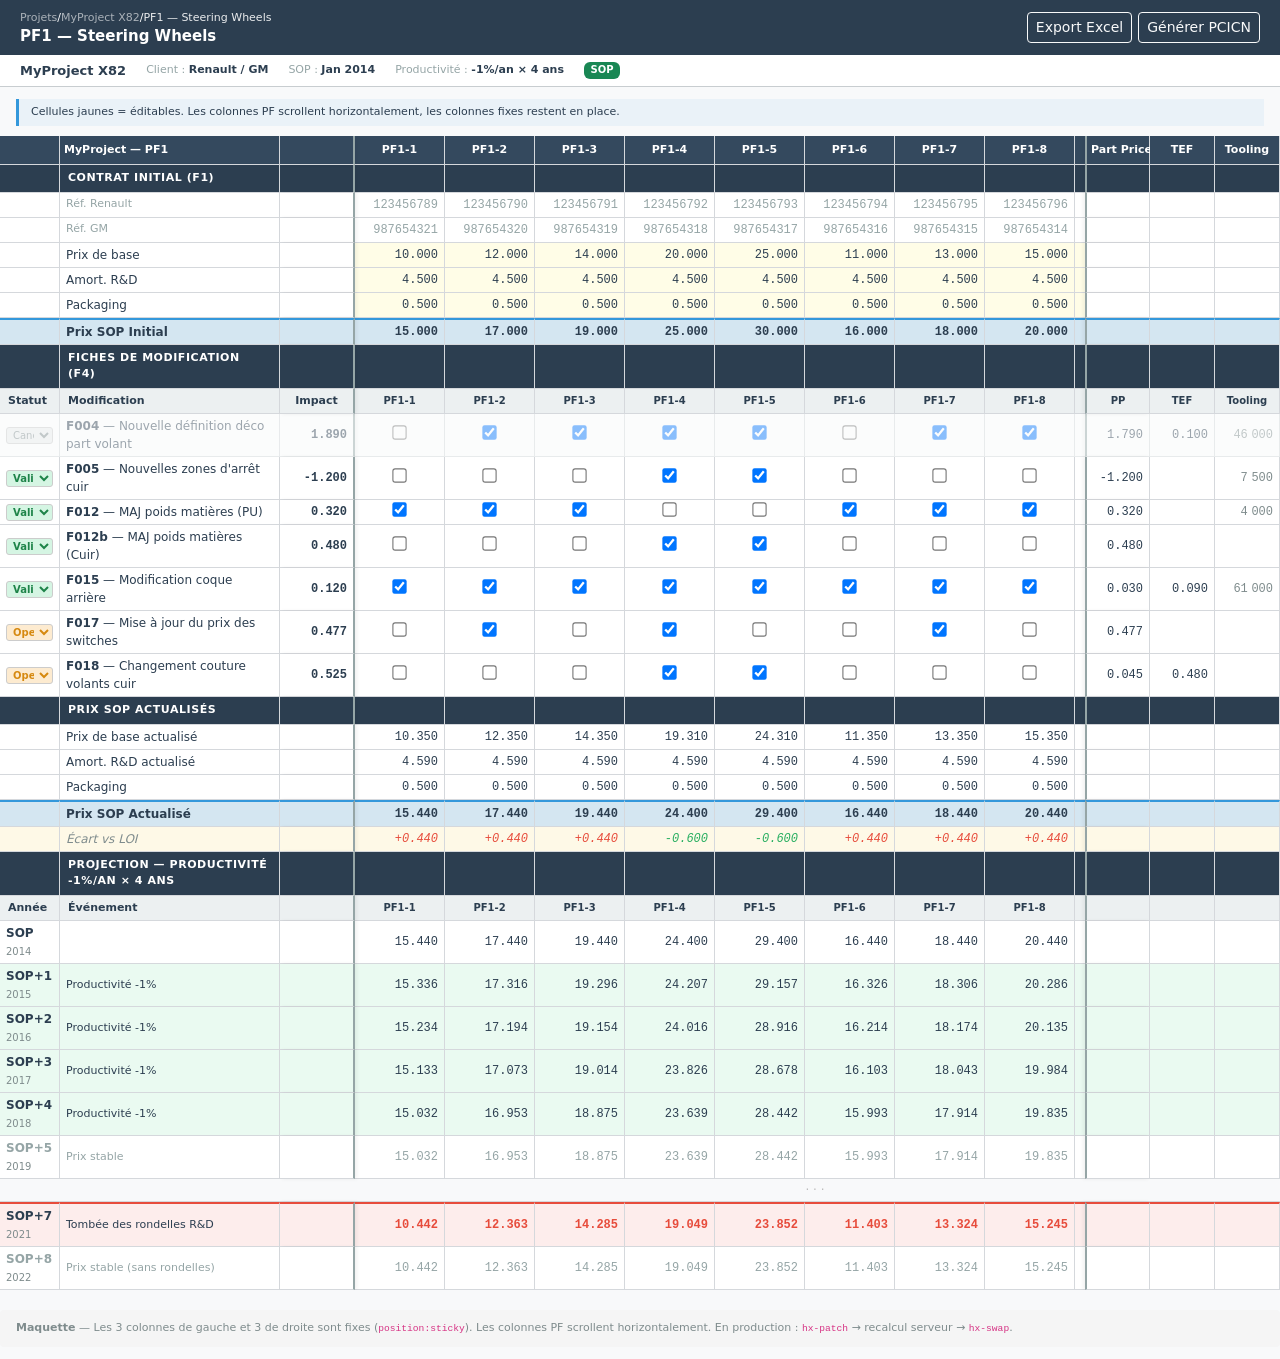
==== commit 62b8840d: "maquette colonne qui scrollent" ====
--- a/mockup-product-family.html
+++ b/mockup-product-family.html
@@ -12,9 +12,21 @@
             --tb-header: #2c3e50;
             --tb-accent: #3498db;
             --tb-success: #27ae60;
-            --tb-warning: #f39c12;
             --tb-danger: #e74c3c;
             --tb-muted: #95a5a6;
+            /* Sticky column widths */
+            --col-a: 60px;
+            --col-b: 220px;
+            --col-c: 75px;
+            --col-extra: 65px;
+            /* Computed left offsets */
+            --left-a: 0px;
+            --left-b: var(--col-a);
+            --left-c: calc(var(--col-a) + var(--col-b));
+            /* Computed right offsets */
+            --right-k: 0px;
+            --right-j: var(--col-extra);
+            --right-i: calc(var(--col-extra) * 2);
         }
 
         body {
@@ -52,46 +64,91 @@
         .project-bar .meta { color: var(--tb-muted); }
         .project-bar .meta strong { color: #2c3e50; }
 
-        .content { padding: 12px 16px; }
+        .content { padding: 12px 0 12px 0; }
 
         .info-banner {
             font-size: 11px;
             background: #eaf2f8;
             border-left: 3px solid var(--tb-accent);
             padding: 5px 12px;
-            margin-bottom: 10px;
+            margin: 0 16px 10px 16px;
             color: #2c3e50;
         }
 
-        /* --- Single unified table --- */
+        /* --- Scroll container --- */
+        .sheet-wrapper {
+            overflow-x: auto;
+            position: relative;
+            margin: 0;
+        }
+
+        /* --- Table --- */
         .sheet {
-            border-collapse: collapse;
-            width: 100%;
-            background: white;
+            border-collapse: separate;
+            border-spacing: 0;
+            min-width: 100%;
             font-size: 12px;
-            box-shadow: 0 1px 4px rgba(0,0,0,0.1);
-            table-layout: fixed;
-        }
-
-        .sheet col.col-meta   { width: 60px; }
-        .sheet col.col-label  { width: 200px; }
-        .sheet col.col-impact { width: 75px; }
-        .sheet col.col-ref    { width: 90px; }
-        .sheet col.col-extra  { width: 65px; }
+            white-space: nowrap;
+        }
 
         .sheet th, .sheet td {
-            border: 1px solid #d5d8dc;
+            border-right: 1px solid #d5d8dc;
+            border-bottom: 1px solid #d5d8dc;
             padding: 3px 6px;
             vertical-align: middle;
-        }
-
-        /* Column header row (PF1-1, PF1-2...) — sticky */
-        .sheet thead {
+            background: white;
+            box-sizing: border-box;
+        }
+
+        /* ---- Column sizing ---- */
+        .sheet .col-a { width: var(--col-a);  min-width: var(--col-a); max-width: var(--col-a); }
+        .sheet .col-b { width: var(--col-b);  min-width: var(--col-b); max-width: var(--col-b);
+                        white-space: normal; overflow: hidden; text-overflow: ellipsis; }
+        .sheet .col-c { width: var(--col-c);  min-width: var(--col-c); max-width: var(--col-c); }
+        .sheet .col-ref { width: 90px; min-width: 90px; }
+        .sheet .col-extra { width: var(--col-extra); min-width: var(--col-extra); max-width: var(--col-extra); }
+
+        /* ---- Sticky LEFT columns (A, B, C) ---- */
+        .sheet .stick-a {
+            position: sticky;
+            left: var(--left-a);
+            z-index: 3;
+        }
+        .sheet .stick-b {
+            position: sticky;
+            left: var(--left-b);
+            z-index: 3;
+        }
+        .sheet .stick-c {
+            position: sticky;
+            left: var(--left-c);
+            z-index: 3;
+            border-right: 2px solid #95a5a6;
+        }
+
+        /* ---- Sticky RIGHT columns (I, J, K) ---- */
+        .sheet .stick-i {
+            position: sticky;
+            right: var(--right-i);
+            z-index: 3;
+            border-left: 2px solid #95a5a6;
+        }
+        .sheet .stick-j {
+            position: sticky;
+            right: var(--right-j);
+            z-index: 3;
+        }
+        .sheet .stick-k {
+            position: sticky;
+            right: var(--right-k);
+            z-index: 3;
+        }
+
+        /* Header row: sticky top + left/right = z-index bump */
+        .sheet thead th {
             position: sticky;
             top: 0;
-            z-index: 10;
-        }
-        .sheet thead th {
+            z-index: 5;
             background: #34495e;
             color: white;
             font-weight: 600;
@@ -99,29 +156,35 @@
             font-size: 11px;
             padding: 6px 4px;
         }
-
-        /* Section header rows */
+        .sheet thead th.stick-a,
+        .sheet thead th.stick-b,
+        .sheet thead th.stick-c,
+        .sheet thead th.stick-i,
+        .sheet thead th.stick-j,
+        .sheet thead th.stick-k {
+            z-index: 8;
+        }
+
+        /* ---- Section rows ---- */
         .section-row td {
-            background: #2c3e50;
+            background: #2c3e50 !important;
             color: white;
             font-weight: 700;
             font-size: 11px;
             text-transform: uppercase;
             letter-spacing: 0.05em;
             padding: 5px 8px;
-            border-color: #2c3e50;
-        }
-
-        /* Sub-section header rows */
+        }
+
         .subsection-row td {
-            background: #ecf0f1;
+            background: #ecf0f1 !important;
             font-weight: 600;
             color: #2c3e50;
             font-size: 11px;
             padding: 4px 8px;
         }
 
-        /* Numeric cells */
+        /* ---- Numeric cells ---- */
         .sheet td.num {
             text-align: right;
             font-family: 'SF Mono', 'Consolas', 'Monaco', monospace;
@@ -129,23 +192,19 @@
         }
 
         /* Totals */
-        .total-row td { background: #d4e6f1; font-weight: 700; border-top: 2px solid #3498db; }
-        .total-row td.num { font-size: 12px; }
+        .total-row td { background: #d4e6f1 !important; font-weight: 700; border-top: 2px solid #3498db; }
 
         /* Delta */
-        .delta-row td { background: #fef9e7; font-style: italic; }
+        .delta-row td { background: #fef9e7 !important; font-style: italic; }
         .num.positive { color: var(--tb-danger); }
         .num.negative { color: var(--tb-success); }
         .num.zero { color: var(--tb-muted); }
 
-        /* Editable cells */
-        .editable {
-            background: #fffde7 !important;
-            cursor: pointer;
-        }
+        /* Editable */
+        .editable { background: #fffde7 !important; cursor: pointer; }
         .editable:hover { background: #fff9c4 !important; }
         .editable input {
-            width: 100%;
+            width: 72px;
             border: 1px solid var(--tb-accent);
             border-radius: 2px;
             padding: 1px 4px;
@@ -153,60 +212,45 @@
             font-size: 12px;
             text-align: right;
             background: white;
-            box-sizing: border-box;
-        }
-
-        /* Matrix checkbox cells */
-        .matrix-cell {
-            text-align: center !important;
-            padding: 2px !important;
-        }
+        }
+
+        /* Matrix checkbox */
+        .matrix-cell { text-align: center !important; padding: 2px !important; }
         .matrix-cell input[type="checkbox"] { transform: scale(1.1); cursor: pointer; }
 
         /* Status select */
         select.status-select {
-            font-size: 10px;
-            padding: 1px 2px;
-            border: 1px solid #ccc;
-            border-radius: 3px;
-            cursor: pointer;
-            background: white;
-            width: 100%;
-        }
-        select.status-select.st-validated { background: #d5f5e3; color: #1e8449; font-weight:600; }
-        select.status-select.st-open { background: #fdebd0; color: #d68910; font-weight:600; }
-        select.status-select.st-canceled { background: #eaecee; color: #7f8c8d; }
-
-        /* Modification rows */
+            font-size: 10px; padding: 1px 2px; border: 1px solid #ccc;
+            border-radius: 3px; cursor: pointer; background: white; width: 100%;
+        }
+        select.st-validated { background: #d5f5e3; color: #1e8449; font-weight: 600; }
+        select.st-open { background: #fdebd0; color: #d68910; font-weight: 600; }
+        select.st-canceled { background: #eaecee; color: #7f8c8d; }
+
         .modif-row.canceled { opacity: 0.45; }
 
-        /* Projection */
+        /* Projection rows */
         .drop-row td { background: #fdedec !important; border-top: 2px solid var(--tb-danger); }
         .drop-row td.num { color: var(--tb-danger); font-weight: 600; }
-        .prod-row td { background: #eafaf1; }
+        .prod-row td { background: #eafaf1 !important; }
         .stable-row td { color: var(--tb-muted); }
-        .ellipsis-row td { text-align: center; color: #bbb; padding: 2px; border: none; background: var(--tb-bg); }
-
-        /* Muted info rows */
+        .ellipsis-row td {
+            text-align: center; color: #bbb; padding: 2px;
+            border-right: none; background: var(--tb-bg) !important;
+        }
+
         .ref-row td { color: #95a5a6; font-size: 11px; }
 
-        /* Flash animation */
-        @keyframes flash { 0% { background: #aed6f1; } 100% { } }
+        /* Shadow hint on sticky borders when scrolled */
+        .sheet .stick-c { box-shadow: 2px 0 4px rgba(0,0,0,0.06); }
+        .sheet .stick-i { box-shadow: -2px 0 4px rgba(0,0,0,0.06); }
+
+        @keyframes flash { 0% { background: #aed6f1 !important; } 100% { } }
         .flash-update { animation: flash 0.6s ease-out; }
 
-        .htmx-indicator {
-            display: none;
-            font-size: 11px;
-            color: var(--tb-accent);
-            margin-left: 8px;
-        }
-        .htmx-indicator.show { display: inline; }
-
-        .buttons-bar {
-            margin-left: auto;
-            display: flex;
-            gap: 6px;
-        }
+        .htmx-indicator { display:none; font-size:11px; color:var(--tb-accent); margin-left:8px; }
+        .htmx-indicator.show { display:inline; }
+        .buttons-bar { margin-left:auto; display:flex; gap:6px; }
     </style>
 </head>
 <body>
@@ -225,7 +269,6 @@
     </div>
 </div>
 
-<!-- Project bar -->
 <div class="project-bar">
     <span class="project-name">MyProject X82</span>
     <span class="meta">Client : <strong>Renault / GM</strong></span>
@@ -235,55 +278,31 @@
 </div>
 
 <div class="content">
-
     <div class="info-banner">
-        Cellules jaunes = éditables. Changez un statut, cochez la matrice, modifiez un prix → recalcul instantané.
+        Cellules jaunes = éditables. Les colonnes PF scrollent horizontalement, les colonnes fixes restent en place.
         <span class="htmx-indicator" id="recalc-indicator">Recalcul...</span>
     </div>
 
-    <div style="overflow-x:auto;">
+    <div class="sheet-wrapper">
     <table class="sheet" id="main-sheet">
-        <colgroup>
-            <col class="col-meta">   <!-- A: status / year label -->
-            <col class="col-label">  <!-- B: description -->
-            <col class="col-impact"> <!-- C: impact / delta -->
-            <col class="col-ref">    <!-- D: PF1-1 -->
-            <col class="col-ref">    <!-- E: PF1-2 -->
-            <col class="col-ref">    <!-- F: PF1-3 -->
-            <col class="col-ref">    <!-- G: PF1-4 -->
-            <col class="col-ref">    <!-- H: PF1-5 -->
-            <col class="col-extra">  <!-- I: Part Price -->
-            <col class="col-extra">  <!-- J: TEF -->
-            <col class="col-extra">  <!-- K: Tooling -->
-        </colgroup>
-
-        <!-- ===== COLUMN HEADERS ===== -->
         <thead>
             <tr>
-                <th></th>
-                <th style="text-align:left;">MyProject — PF1</th>
-                <th></th>
-                <th>PF1-1</th>
-                <th>PF1-2</th>
-                <th>PF1-3</th>
-                <th>PF1-4</th>
-                <th>PF1-5</th>
-                <th>Part Price</th>
-                <th>TEF</th>
-                <th>Tooling</th>
+                <th class="col-a stick-a"></th>
+                <th class="col-b stick-b" style="text-align:left;">MyProject — PF1</th>
+                <th class="col-c stick-c"></th>
+                <!-- PF columns: generated by JS -->
+                <th class="col-extra stick-i">Part Price</th>
+                <th class="col-extra stick-j">TEF</th>
+                <th class="col-extra stick-k">Tooling</th>
             </tr>
         </thead>
-
-        <tbody id="sheet-body">
-            <!-- Generated by JS -->
-        </tbody>
+        <tbody id="sheet-body"></tbody>
     </table>
     </div>
 
-    <div style="margin-top:20px; padding:10px; background:#f5f5f5; border-radius:4px; font-size:11px; color:#7f8c8d;">
-        <strong>Maquette HTMX</strong> — En production, chaque interaction déclenche
-        <code>hx-patch</code> → recalcul serveur → <code>hx-swap</code> du <code>&lt;tbody&gt;</code>.
-        Les colonnes PF1-n restent alignées de haut en bas, comme sur Excel.
+    <div style="margin-top:20px; padding:10px 16px; background:#f5f5f5; border-radius:4px; font-size:11px; color:#7f8c8d;">
+        <strong>Maquette</strong> — Les 3 colonnes de gauche et 3 de droite sont fixes (<code>position:sticky</code>).
+        Les colonnes PF scrollent horizontalement. En production : <code>hx-patch</code> → recalcul serveur → <code>hx-swap</code>.
     </div>
 </div>
 
@@ -291,125 +310,145 @@
 // ============================================================
 // DATA
 // ============================================================
-const REFS = ['PF1-1','PF1-2','PF1-3','PF1-4','PF1-5'];
+// 12 refs to demonstrate horizontal scroll
+const REFS = ['PF1-1','PF1-2','PF1-3','PF1-4','PF1-5','PF1-6','PF1-7','PF1-8','PF1-9','PF1-10','PF1-11','PF1-12'];
 const N = REFS.length;
 
 const initial = {
-    base: [10, 12, 14, 20, 25],
-    rd:   [4.5, 4.5, 4.5, 4.5, 4.5],
-    pkg:  [0.5, 0.5, 0.5, 0.5, 0.5],
+    base: [10, 12, 14, 20, 25,  11, 13, 15, 21, 26,  18, 22],
+    rd:   [4.5,4.5,4.5,4.5,4.5, 4.5,4.5,4.5,4.5,4.5, 4.5,4.5],
+    pkg:  [0.5,0.5,0.5,0.5,0.5, 0.5,0.5,0.5,0.5,0.5, 0.5,0.5],
 };
 
 const clientRefs = {
-    renault: ['123456789','123456790','123456791','123456792','123456793'],
-    gm:      ['987654321','987654320','987654319','987654318','987654317'],
+    renault: REFS.map((_,i) => String(123456789 + i)),
+    gm:      REFS.map((_,i) => String(987654321 - i)),
 };
 
 const mods = [
-    { id:'F004', desc:'Nouvelle définition déco part volant',  status:'Canceled',  pp:1.79,  tef:0.10, tooling:46000, mx:[0,1,1,1,1] },
-    { id:'F005', desc:'Nouvelles zones d\'arrêt cuir',         status:'Validated', pp:-1.20, tef:0,    tooling:7500,  mx:[0,0,0,1,1] },
-    { id:'F012', desc:'MAJ poids matières (PU)',                status:'Validated', pp:0.32,  tef:0,    tooling:4000,  mx:[1,1,1,0,0] },
-    { id:'F012b',desc:'MAJ poids matières (Cuir)',              status:'Validated', pp:0.48,  tef:0,    tooling:0,     mx:[0,0,0,1,1] },
-    { id:'F015', desc:'Modification coque arrière',             status:'Validated', pp:0.03,  tef:0.09, tooling:61000, mx:[1,1,1,1,1] },
-    { id:'F017', desc:'Mise à jour du prix des switches',       status:'Open',      pp:0.477, tef:0,    tooling:0,     mx:[0,1,0,1,0] },
-    { id:'F018', desc:'Changement couture volants cuir',        status:'Open',      pp:0.045, tef:0.48, tooling:0,     mx:[0,0,0,1,1] },
+    { id:'F004', desc:'Nouvelle définition déco part volant',  status:'Canceled',  pp:1.79,  tef:0.10, tooling:46000,
+      mx:[0,1,1,1,1, 0,1,1,1,1, 0,0] },
+    { id:'F005', desc:'Nouvelles zones d\'arrêt cuir',         status:'Validated', pp:-1.20, tef:0,    tooling:7500,
+      mx:[0,0,0,1,1, 0,0,0,1,1, 1,1] },
+    { id:'F012', desc:'MAJ poids matières (PU)',                status:'Validated', pp:0.32,  tef:0,    tooling:4000,
+      mx:[1,1,1,0,0, 1,1,1,0,0, 0,0] },
+    { id:'F012b',desc:'MAJ poids matières (Cuir)',              status:'Validated', pp:0.48,  tef:0,    tooling:0,
+      mx:[0,0,0,1,1, 0,0,0,1,1, 1,1] },
+    { id:'F015', desc:'Modification coque arrière',             status:'Validated', pp:0.03,  tef:0.09, tooling:61000,
+      mx:[1,1,1,1,1, 1,1,1,1,1, 1,1] },
+    { id:'F017', desc:'Mise à jour du prix des switches',       status:'Open',      pp:0.477, tef:0,    tooling:0,
+      mx:[0,1,0,1,0, 0,1,0,1,0, 0,0] },
+    { id:'F018', desc:'Changement couture volants cuir',        status:'Open',      pp:0.045, tef:0.48, tooling:0,
+      mx:[0,0,0,1,1, 0,0,0,1,1, 0,0] },
 ];
 
 const PROD = { rate: -0.01, years: 4 };
-const RD_DROP_YEAR = 7;
+const RD_DROP = 7;
 const SOP_YEAR = 2014;
 
 // ============================================================
-// RENDER FULL SHEET
+// UPDATE HEADER PF COLUMNS
+// ============================================================
+function renderHeader() {
+    const thead = document.querySelector('.sheet thead tr');
+    // Remove old PF th's (keep first 3 + last 3)
+    while (thead.children.length > 6) {
+        thead.removeChild(thead.children[3]);
+    }
+    const beforeEl = thead.querySelector('.stick-i');
+    REFS.forEach(r => {
+        const th = document.createElement('th');
+        th.className = 'col-ref';
+        th.textContent = r;
+        thead.insertBefore(th, beforeEl);
+    });
+}
+
+// ============================================================
+// RENDER
 // ============================================================
 function render() {
     const upd = recalc();
     let h = '';
 
-    // ---- SECTION: CONTRAT INITIAL ----
-    h += sectionRow('Contrat Initial (F1)');
-    h += refInfoRow('Réf. Renault', clientRefs.renault);
-    h += refInfoRow('Réf. GM', clientRefs.gm);
-    h += editableRow('Prix de base', 'base', initial.base);
-    h += editableRow('Amort. R&D <span style="font-size:10px;color:#7f8c8d;">(6750K€ / 5 ans / 1500Kp)</span>', 'rd', initial.rd);
-    h += editableRow('Packaging', 'pkg', initial.pkg);
-    h += totalRow('Prix SOP Initial', upd.sopInit);
-
-    // ---- SECTION: MODIFICATIONS ----
-    h += sectionRow('Fiches de Modification (F4)');
-    h += subsectionRow('Statut', 'Modification', 'Impact global', 'Matrice d\'application', 'Part Price', 'TEF', 'Tooling');
+    // ---- CONTRAT INITIAL ----
+    h += secRow('Contrat Initial (F1)');
+    h += refRow('Réf. Renault', clientRefs.renault);
+    h += refRow('Réf. GM', clientRefs.gm);
+    h += editRow('Prix de base', 'base', initial.base);
+    h += editRow('Amort. R&D', 'rd', initial.rd);
+    h += editRow('Packaging', 'pkg', initial.pkg);
+    h += totRow('Prix SOP Initial', upd.sopInit);
+
+    // ---- MODIFICATIONS ----
+    h += secRow('Fiches de Modification (F4)');
+    h += subRow('Statut', 'Modification', 'Impact', REFS, 'PP', 'TEF', 'Tooling');
 
     mods.forEach((m, i) => {
         const canceled = m.status === 'Canceled';
         const cls = canceled ? 'modif-row canceled' : 'modif-row';
-        const stCls = m.status === 'Validated' ? 'st-validated' : m.status === 'Open' ? 'st-open' : 'st-canceled';
+        const stCls = m.status==='Validated'?'st-validated':m.status==='Open'?'st-open':'st-canceled';
         const impact = m.pp + m.tef;
 
         h += `<tr class="${cls}">`;
-        h += `<td><select class="status-select ${stCls}" onchange="chgStatus(${i},this.value)">
+        h += `<td class="col-a stick-a"><select class="status-select ${stCls}" onchange="chgSt(${i},this.value)">
                 <option value="Open" ${m.status==='Open'?'selected':''}>Open</option>
                 <option value="Validated" ${m.status==='Validated'?'selected':''}>Validated</option>
                 <option value="Canceled" ${m.status==='Canceled'?'selected':''}>Canceled</option>
               </select></td>`;
-        h += `<td><strong>${m.id}</strong> — ${m.desc}</td>`;
-        h += `<td class="num" style="font-weight:600;">${fmt(impact)}</td>`;
+        h += `<td class="col-b stick-b"><strong>${m.id}</strong> — ${m.desc}</td>`;
+        h += `<td class="col-c stick-c num" style="font-weight:600;">${fmt(impact)}</td>`;
         for (let r = 0; r < N; r++) {
-            h += `<td class="matrix-cell"><input type="checkbox" ${m.mx[r]?'checked':''} onchange="chgMatrix(${i},${r},this.checked)"></td>`;
-        }
-        h += `<td class="num">${fmt(m.pp)}</td>`;
-        h += `<td class="num">${m.tef ? fmt(m.tef) : ''}</td>`;
-        h += `<td class="num" style="color:#7f8c8d;">${m.tooling ? m.tooling.toLocaleString('fr-FR') : ''}</td>`;
+            h += `<td class="col-ref matrix-cell"><input type="checkbox" ${m.mx[r]?'checked':''} onchange="chgMx(${i},${r},this.checked)"></td>`;
+        }
+        h += `<td class="col-extra stick-i num">${fmt(m.pp)}</td>`;
+        h += `<td class="col-extra stick-j num">${m.tef?fmt(m.tef):''}</td>`;
+        h += `<td class="col-extra stick-k num" style="color:#7f8c8d;">${m.tooling?m.tooling.toLocaleString('fr-FR'):''}</td>`;
         h += `</tr>`;
     });
 
-    // ---- SECTION: UPDATED PRICES ----
-    h += sectionRow('Prix SOP Actualisés');
-    h += dataRow('Prix de base actualisé', upd.base);
-    h += dataRow('Amort. R&D actualisé', upd.rd);
-    h += dataRow('Packaging', upd.pkg);
-    h += totalRow('Prix SOP Actualisé', upd.sopUpd, 'sop-upd');
-    h += deltaRow('Écart vs LOI', upd.delta);
-
-    // ---- SECTION: PROJECTION ----
-    h += sectionRow(`Projection Annuelle — Productivité ${PROD.rate*100}%/an × ${PROD.years} ans`);
-    h += projHeaderRow();
-
-    let prices = [...upd.sopUpd];
-    h += projDataRow('SOP', SOP_YEAR, '', prices);
+    // ---- PRIX ACTUALISÉS ----
+    h += secRow('Prix SOP Actualisés');
+    h += datRow('Prix de base actualisé', upd.base);
+    h += datRow('Amort. R&D actualisé', upd.rd);
+    h += datRow('Packaging', upd.pkg);
+    h += totRow('Prix SOP Actualisé', upd.sopUpd);
+    h += dltRow('Écart vs LOI', upd.delta);
+
+    // ---- PROJECTION ----
+    h += secRow(`Projection — Productivité ${PROD.rate*100}%/an × ${PROD.years} ans`);
+    h += subRow('Année', 'Événement', '', REFS, '', '', '');
+
+    let pr = [...upd.sopUpd];
+    h += prjRow('SOP', SOP_YEAR, '', pr);
 
     for (let y = 1; y <= 10; y++) {
         const yr = SOP_YEAR + y;
-        let evt = '';
-        let rowCls = 'stable-row';
+        let evt = '', cls = 'stable-row';
 
         if (y <= PROD.years) {
-            // RULE 3
-            prices = prices.map((p, i) => {
+            pr = pr.map((p,i) => {
                 const nu = p - upd.rd[i] - upd.pkg[i];
-                return nu * (1 + PROD.rate) + upd.rd[i] + upd.pkg[i];
+                return nu*(1+PROD.rate) + upd.rd[i] + upd.pkg[i];
             });
             evt = `Productivité ${(PROD.rate*100).toFixed(0)}%`;
-            rowCls = 'prod-row';
-        }
-
-        if (y === RD_DROP_YEAR) {
-            // RULE 4
-            prices = prices.map((p, i) => p - upd.rd[i]);
+            cls = 'prod-row';
+        }
+        if (y === RD_DROP) {
+            pr = pr.map((p,i) => p - upd.rd[i]);
             evt = 'Tombée des rondelles R&D';
-            rowCls = 'drop-row';
+            cls = 'drop-row';
         }
 
         if (y <= PROD.years) {
-            h += projDataRow(`SOP+${y}`, yr, evt, prices, rowCls);
-        } else if (y === PROD.years + 1) {
-            h += projDataRow(`SOP+${y}`, yr, 'Prix stable', prices, 'stable-row');
-            if (RD_DROP_YEAR > PROD.years + 2) {
-                h += `<tr class="ellipsis-row"><td colspan="11">· · ·</td></tr>`;
-            }
-        } else if (y === RD_DROP_YEAR) {
-            h += projDataRow(`SOP+${y}`, yr, evt, prices, rowCls);
-        } else if (y === RD_DROP_YEAR + 1) {
-            h += projDataRow(`SOP+${y}`, yr, 'Prix stable (sans rondelles)', prices, 'stable-row');
+            h += prjRow(`SOP+${y}`, yr, evt, pr, cls);
+        } else if (y === PROD.years+1) {
+            h += prjRow(`SOP+${y}`, yr, 'Prix stable', pr, 'stable-row');
+            if (RD_DROP > PROD.years+2) h += ellRow();
+        } else if (y === RD_DROP) {
+            h += prjRow(`SOP+${y}`, yr, evt, pr, cls);
+        } else if (y === RD_DROP+1) {
+            h += prjRow(`SOP+${y}`, yr, 'Prix stable (sans rondelles)', pr, 'stable-row');
         }
     }
 
@@ -417,166 +456,138 @@
 }
 
 // ============================================================
-// CALCULATION ENGINE (RULES 1-4)
+// ENGINE (RULES 1-4)
 // ============================================================
 function recalc() {
-    const base = [...initial.base];
-    const rd = [...initial.rd];
-    const pkg = [...initial.pkg];
-
-    // RULE 1: SOP initial
-    const sopInit = base.map((b, i) => b + rd[i] + pkg[i]);
-
-    // RULE 2: SUMIFS — only Validated + Y
-    const updBase = [...base];
-    const updRd = [...rd];
+    const sopInit = initial.base.map((b,i) => b + initial.rd[i] + initial.pkg[i]);
+    const updB = [...initial.base], updR = [...initial.rd], updP = [...initial.pkg];
+
     mods.forEach(m => {
         if (m.status !== 'Validated') return;
-        for (let i = 0; i < N; i++) {
-            if (m.mx[i]) {
-                updBase[i] += m.pp;
-                updRd[i] += m.tef;
-            }
-        }
+        for (let i=0;i<N;i++) { if (m.mx[i]) { updB[i]+=m.pp; updR[i]+=m.tef; } }
     });
 
-    const sopUpd = updBase.map((b, i) => b + updRd[i] + pkg[i]);
-    const delta = sopUpd.map((s, i) => s - sopInit[i]);
-
-    return { base: updBase, rd: updRd, pkg: [...pkg], sopInit, sopUpd, delta };
+    const sopUpd = updB.map((b,i) => b+updR[i]+updP[i]);
+    const delta = sopUpd.map((s,i) => s-sopInit[i]);
+    return { base:updB, rd:updR, pkg:updP, sopInit, sopUpd, delta };
 }
 
 // ============================================================
 // ROW BUILDERS
 // ============================================================
-function sectionRow(label) {
-    return `<tr class="section-row"><td colspan="11">${label}</td></tr>`;
-}
-
-function subsectionRow(a, b, c, matrixLabel, pp, tef, tool) {
+function L(cls,content) { return `<td class="${cls}">${content}</td>`; }
+function stk(content,bg) {
+    const s = bg ? `background:${bg} !important;` : '';
+    return L('col-a stick-a', content ? `<div style="${s}">${content}</div>` : '')
+         + L('col-b stick-b', '')
+         + L('col-c stick-c', '');
+}
+
+function secRow(label) {
+    const span = 3 + N + 3;
+    return `<tr class="section-row"><td class="col-a stick-a" colspan="1"></td><td class="col-b stick-b" colspan="1">${label}</td><td class="col-c stick-c" colspan="1"></td>`
+         + REFS.map(()=>`<td class="col-ref"></td>`).join('')
+         + `<td class="col-extra stick-i"></td><td class="col-extra stick-j"></td><td class="col-extra stick-k"></td></tr>`;
+}
+
+function subRow(a,b,c,labels,pi,pj,pk) {
     let h = `<tr class="subsection-row">`;
-    h += `<td>${a}</td><td>${b}</td><td style="text-align:center;">${c}</td>`;
-    for (let i = 0; i < N; i++) h += `<td style="text-align:center;font-size:10px;">${REFS[i]}</td>`;
-    h += `<td style="text-align:center;font-size:10px;">${pp}</td>`;
-    h += `<td style="text-align:center;font-size:10px;">${tef}</td>`;
-    h += `<td style="text-align:center;font-size:10px;">${tool}</td>`;
+    h += `<td class="col-a stick-a">${a}</td>`;
+    h += `<td class="col-b stick-b">${b}</td>`;
+    h += `<td class="col-c stick-c" style="text-align:center;">${c}</td>`;
+    labels.forEach(l => h += `<td class="col-ref" style="text-align:center;font-size:10px;">${l}</td>`);
+    h += `<td class="col-extra stick-i" style="text-align:center;font-size:10px;">${pi}</td>`;
+    h += `<td class="col-extra stick-j" style="text-align:center;font-size:10px;">${pj}</td>`;
+    h += `<td class="col-extra stick-k" style="text-align:center;font-size:10px;">${pk}</td>`;
     return h + `</tr>`;
 }
 
-function refInfoRow(label, values) {
-    let h = `<tr class="ref-row"><td></td><td>${label}</td><td></td>`;
-    values.forEach(v => h += `<td class="num">${v}</td>`);
-    h += `<td></td><td></td><td></td></tr>`;
+function refRow(label, vals) {
+    let h = `<tr class="ref-row"><td class="col-a stick-a"></td><td class="col-b stick-b">${label}</td><td class="col-c stick-c"></td>`;
+    vals.forEach(v => h += `<td class="col-ref num">${v}</td>`);
+    h += `<td class="col-extra stick-i"></td><td class="col-extra stick-j"></td><td class="col-extra stick-k"></td></tr>`;
     return h;
 }
 
-function editableRow(label, field, values) {
-    let h = `<tr><td></td><td>${label}</td><td></td>`;
-    values.forEach((v, i) => {
-        h += `<td class="num editable" data-field="${field}" data-ref="${i}">${fmt(v)}</td>`;
+function editRow(label, field, vals) {
+    let h = `<tr><td class="col-a stick-a"></td><td class="col-b stick-b">${label}</td><td class="col-c stick-c"></td>`;
+    vals.forEach((v,i) => h += `<td class="col-ref num editable" data-field="${field}" data-ref="${i}">${fmt(v)}</td>`);
+    h += `<td class="col-extra stick-i"></td><td class="col-extra stick-j"></td><td class="col-extra stick-k"></td></tr>`;
+    return h;
+}
+
+function datRow(label, vals) {
+    let h = `<tr><td class="col-a stick-a"></td><td class="col-b stick-b">${label}</td><td class="col-c stick-c"></td>`;
+    vals.forEach(v => h += `<td class="col-ref num">${fmt(v)}</td>`);
+    h += `<td class="col-extra stick-i"></td><td class="col-extra stick-j"></td><td class="col-extra stick-k"></td></tr>`;
+    return h;
+}
+
+function totRow(label, vals) {
+    let h = `<tr class="total-row"><td class="col-a stick-a"></td><td class="col-b stick-b">${label}</td><td class="col-c stick-c"></td>`;
+    vals.forEach(v => h += `<td class="col-ref num">${fmt(v)}</td>`);
+    h += `<td class="col-extra stick-i"></td><td class="col-extra stick-j"></td><td class="col-extra stick-k"></td></tr>`;
+    return h;
+}
+
+function dltRow(label, vals) {
+    let h = `<tr class="delta-row"><td class="col-a stick-a"></td><td class="col-b stick-b" style="font-style:italic;color:#7f8c8d;">${label}</td><td class="col-c stick-c"></td>`;
+    vals.forEach(v => {
+        const c = v>0.001?'positive':v<-0.001?'negative':'zero';
+        h += `<td class="col-ref num ${c}">${(v>=0?'+':'')+fmt(v)}</td>`;
     });
-    h += `<td></td><td></td><td></td></tr>`;
+    h += `<td class="col-extra stick-i"></td><td class="col-extra stick-j"></td><td class="col-extra stick-k"></td></tr>`;
     return h;
 }
 
-function dataRow(label, values) {
-    let h = `<tr><td></td><td>${label}</td><td></td>`;
-    values.forEach(v => h += `<td class="num">${fmt(v)}</td>`);
-    h += `<td></td><td></td><td></td></tr>`;
+function prjRow(label, yr, evt, prices, cls) {
+    let h = `<tr class="${cls||''}">`;
+    h += `<td class="col-a stick-a" style="font-weight:700;">${label}<br><span style="font-weight:400;color:#7f8c8d;font-size:10px;">${yr}</span></td>`;
+    h += `<td class="col-b stick-b" style="font-size:11px;">${evt}</td>`;
+    h += `<td class="col-c stick-c"></td>`;
+    prices.forEach(p => h += `<td class="col-ref num">${fmt(p)}</td>`);
+    h += `<td class="col-extra stick-i"></td><td class="col-extra stick-j"></td><td class="col-extra stick-k"></td></tr>`;
     return h;
 }
 
-function totalRow(label, values, idPrefix) {
-    let h = `<tr class="total-row"><td></td><td>${label}</td><td></td>`;
-    values.forEach((v, i) => {
-        const id = idPrefix ? `id="${idPrefix}-${i}"` : '';
-        h += `<td class="num" ${id}>${fmt(v)}</td>`;
-    });
-    h += `<td></td><td></td><td></td></tr>`;
-    return h;
-}
-
-function deltaRow(label, values) {
-    let h = `<tr class="delta-row"><td></td><td style="font-style:italic;color:#7f8c8d;">${label}</td><td></td>`;
-    values.forEach(v => {
-        const cls = v > 0.001 ? 'positive' : v < -0.001 ? 'negative' : 'zero';
-        h += `<td class="num ${cls}">${(v>=0?'+':'') + fmt(v)}</td>`;
-    });
-    h += `<td></td><td></td><td></td></tr>`;
-    return h;
-}
-
-function projHeaderRow() {
-    let h = `<tr class="subsection-row"><td>Année</td><td>Événement</td><td></td>`;
-    for (let i = 0; i < N; i++) h += `<td style="text-align:center;font-size:10px;">${REFS[i]}</td>`;
-    h += `<td></td><td></td><td></td></tr>`;
-    return h;
-}
-
-function projDataRow(label, year, evt, prices, cls) {
-    let h = `<tr class="${cls||''}">`;
-    h += `<td style="font-weight:700;">${label}<br><span style="font-weight:400;color:#7f8c8d;font-size:10px;">${year}</span></td>`;
-    h += `<td style="font-size:11px;">${evt}</td><td></td>`;
-    prices.forEach(p => h += `<td class="num">${fmt(p)}</td>`);
-    h += `<td></td><td></td><td></td></tr>`;
-    return h;
+function ellRow() {
+    const span = 3+N+3;
+    return `<tr class="ellipsis-row"><td colspan="${span}">· · ·</td></tr>`;
 }
 
 // ============================================================
 // INTERACTIONS
 // ============================================================
-function chgStatus(i, val) {
-    mods[i].status = val;
-    render();
-}
-
-function chgMatrix(mi, ri, checked) {
-    mods[mi].mx[ri] = checked ? 1 : 0;
-    render();
-}
-
-// Inline editing
+function chgSt(i,v) { mods[i].status=v; render(); }
+function chgMx(mi,ri,c) { mods[mi].mx[ri]=c?1:0; render(); }
+
 document.addEventListener('click', function(e) {
     const cell = e.target.closest('.editable');
     if (!cell || cell.querySelector('input')) return;
-
-    const currentVal = parseFloat(cell.textContent);
-    const field = cell.dataset.field;
-    const ref = parseInt(cell.dataset.ref);
-
+    const cur = parseFloat(cell.textContent);
+    const field = cell.dataset.field, ref = parseInt(cell.dataset.ref);
     const input = document.createElement('input');
-    input.type = 'number';
-    input.step = '0.01';
-    input.value = currentVal;
-    cell.textContent = '';
-    cell.appendChild(input);
-    input.focus();
-    input.select();
-
-    function commit() {
-        const v = parseFloat(input.value) || 0;
-        initial[field][ref] = v;
-        render();
-    }
+    input.type='number'; input.step='0.01'; input.value=cur;
+    cell.textContent=''; cell.appendChild(input);
+    input.focus(); input.select();
+    function commit() { initial[field][ref]=parseFloat(input.value)||0; render(); }
     input.addEventListener('blur', commit);
     input.addEventListener('keydown', function(ev) {
-        if (ev.key === 'Enter') { ev.preventDefault(); commit(); }
-        if (ev.key === 'Escape') { cell.textContent = fmt(currentVal); }
+        if (ev.key==='Enter') { ev.preventDefault(); commit(); }
+        if (ev.key==='Escape') { cell.textContent=fmt(cur); }
     });
 });
 
 function exportExcel() {
-    alert('En production : Apache POI exporte ce tableau complet au format Excel,\nidentique à l\'ancien fichier "Outil suivi prix _ modifications.xlsm".');
-}
-
-// ============================================================
-// HELPERS
-// ============================================================
+    alert('En production : Apache POI exporte ce tableau au format Excel identique à l\'ancien fichier.');
+}
+
 function fmt(n) { return n.toFixed(3); }
 
 // ============================================================
 // INIT
 // ============================================================
+renderHeader();
 render();
 </script>
 
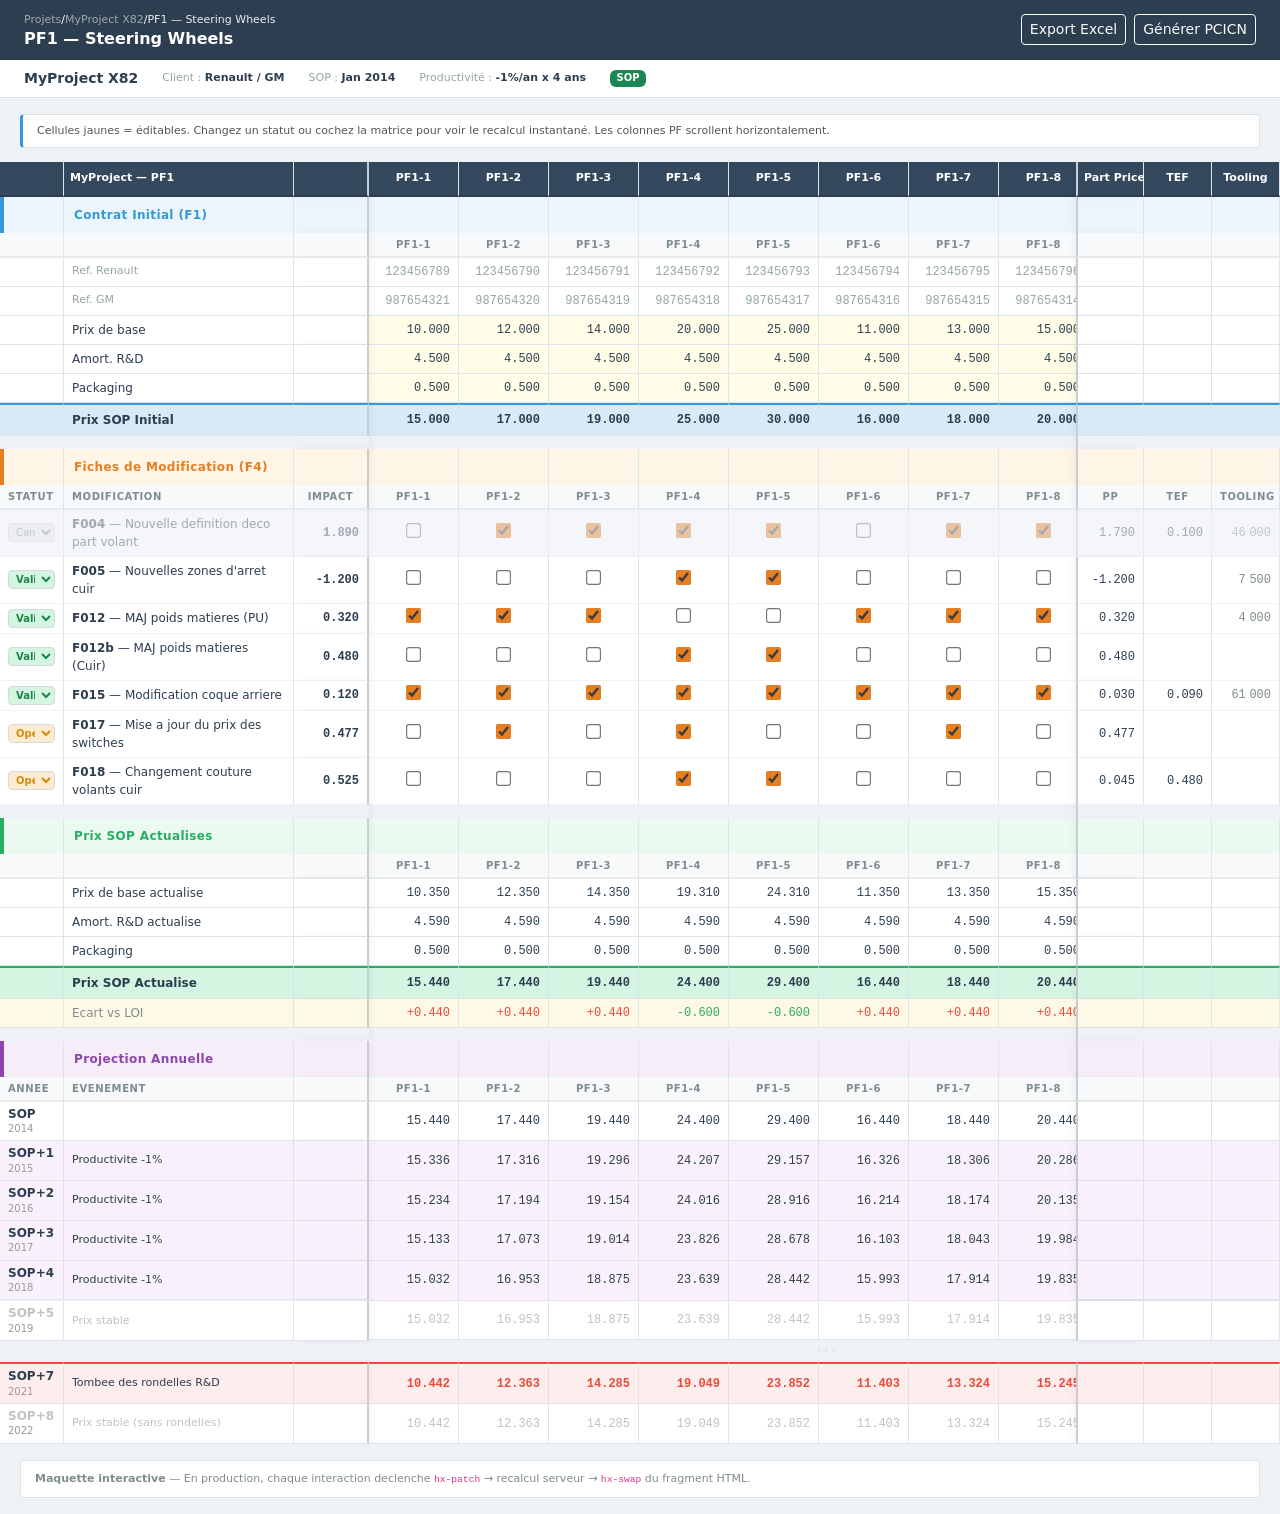
==== commit e6788b5c: "plus aeré" ====
--- a/mockup-product-family.html
+++ b/mockup-product-family.html
@@ -7,26 +7,28 @@
     <link href="https://cdn.jsdelivr.net/npm/bootstrap@5.3.3/dist/css/bootstrap.min.css" rel="stylesheet">
     <style>
         :root {
-            --tb-bg: #f8f9fa;
-            --tb-border: #c8cdd0;
+            --tb-bg: #eef1f5;
+            --tb-border: #dce1e6;
             --tb-header: #2c3e50;
             --tb-accent: #3498db;
             --tb-success: #27ae60;
             --tb-danger: #e74c3c;
             --tb-muted: #95a5a6;
-            /* Sticky column widths */
-            --col-a: 60px;
-            --col-b: 220px;
+            --col-a: 64px;
+            --col-b: 230px;
             --col-c: 75px;
-            --col-extra: 65px;
-            /* Computed left offsets */
+            --col-extra: 68px;
             --left-a: 0px;
             --left-b: var(--col-a);
             --left-c: calc(var(--col-a) + var(--col-b));
-            /* Computed right offsets */
             --right-k: 0px;
             --right-j: var(--col-extra);
             --right-i: calc(var(--col-extra) * 2);
+            /* Section accent colors */
+            --sec-initial: #3498db;
+            --sec-modif: #e67e22;
+            --sec-updated: #27ae60;
+            --sec-proj: #8e44ad;
         }
 
         body {
@@ -41,45 +43,42 @@
         .page-header {
             background: var(--tb-header);
             color: white;
-            padding: 10px 20px;
+            padding: 12px 24px;
             display: flex;
             align-items: center;
             gap: 16px;
         }
-        .page-header h1 { font-size: 15px; font-weight: 600; margin: 0; }
+        .page-header h1 { font-size: 16px; font-weight: 600; margin: 0; }
         .page-header .breadcrumb { margin: 0; font-size: 11px; }
-        .page-header .breadcrumb a { color: rgba(255,255,255,0.6); text-decoration: none; }
+        .page-header .breadcrumb a { color: rgba(255,255,255,0.55); text-decoration: none; }
         .page-header .breadcrumb span { color: rgba(255,255,255,0.9); }
 
         .project-bar {
             background: white;
             border-bottom: 1px solid var(--tb-border);
-            padding: 6px 20px;
+            padding: 8px 24px;
             display: flex;
             align-items: center;
-            gap: 20px;
+            gap: 24px;
             font-size: 11px;
         }
-        .project-bar .project-name { font-weight: 700; font-size: 13px; }
+        .project-bar .project-name { font-weight: 700; font-size: 14px; }
         .project-bar .meta { color: var(--tb-muted); }
         .project-bar .meta strong { color: #2c3e50; }
 
-        .content { padding: 12px 0 12px 0; }
+        .content { padding: 16px 0; }
 
         .info-banner {
-            font-size: 11px;
-            background: #eaf2f8;
-            border-left: 3px solid var(--tb-accent);
-            padding: 5px 12px;
-            margin: 0 16px 10px 16px;
-            color: #2c3e50;
+            font-size: 11px; background: white;
+            border: 1px solid var(--tb-border); border-left: 3px solid var(--tb-accent);
+            padding: 8px 14px; margin: 0 20px 14px 20px; border-radius: 4px;
+            color: #555;
         }
 
         /* --- Scroll container --- */
         .sheet-wrapper {
             overflow-x: auto;
             position: relative;
-            margin: 0;
         }
 
         /* --- Table --- */
@@ -90,101 +89,100 @@
             font-size: 12px;
             white-space: nowrap;
         }
-
         .sheet th, .sheet td {
-            border-right: 1px solid #d5d8dc;
-            border-bottom: 1px solid #d5d8dc;
-            padding: 3px 6px;
+            border-right: 1px solid #e0e4e8;
+            border-bottom: 1px solid #e0e4e8;
+            padding: 5px 8px;
             vertical-align: middle;
             background: white;
             box-sizing: border-box;
         }
 
-        /* ---- Column sizing ---- */
-        .sheet .col-a { width: var(--col-a);  min-width: var(--col-a); max-width: var(--col-a); }
-        .sheet .col-b { width: var(--col-b);  min-width: var(--col-b); max-width: var(--col-b);
+        /* Column sizing */
+        .sheet .col-a { width: var(--col-a); min-width: var(--col-a); max-width: var(--col-a); }
+        .sheet .col-b { width: var(--col-b); min-width: var(--col-b); max-width: var(--col-b);
                         white-space: normal; overflow: hidden; text-overflow: ellipsis; }
-        .sheet .col-c { width: var(--col-c);  min-width: var(--col-c); max-width: var(--col-c); }
+        .sheet .col-c { width: var(--col-c); min-width: var(--col-c); max-width: var(--col-c); }
         .sheet .col-ref { width: 90px; min-width: 90px; }
         .sheet .col-extra { width: var(--col-extra); min-width: var(--col-extra); max-width: var(--col-extra); }
 
-        /* ---- Sticky LEFT columns (A, B, C) ---- */
-        .sheet .stick-a {
-            position: sticky;
-            left: var(--left-a);
-            z-index: 3;
-        }
-        .sheet .stick-b {
-            position: sticky;
-            left: var(--left-b);
-            z-index: 3;
-        }
-        .sheet .stick-c {
-            position: sticky;
-            left: var(--left-c);
-            z-index: 3;
-            border-right: 2px solid #95a5a6;
-        }
-
-        /* ---- Sticky RIGHT columns (I, J, K) ---- */
-        .sheet .stick-i {
-            position: sticky;
-            right: var(--right-i);
-            z-index: 3;
-            border-left: 2px solid #95a5a6;
-        }
-        .sheet .stick-j {
-            position: sticky;
-            right: var(--right-j);
-            z-index: 3;
-        }
-        .sheet .stick-k {
-            position: sticky;
-            right: var(--right-k);
-            z-index: 3;
-        }
-
-        /* Header row: sticky top + left/right = z-index bump */
+        /* Sticky LEFT */
+        .sheet .stick-a { position: sticky; left: var(--left-a); z-index: 3; }
+        .sheet .stick-b { position: sticky; left: var(--left-b); z-index: 3; }
+        .sheet .stick-c { position: sticky; left: var(--left-c); z-index: 3;
+                          border-right: 2px solid #c8cdd2; }
+
+        /* Sticky RIGHT */
+        .sheet .stick-i { position: sticky; right: var(--right-i); z-index: 3;
+                          border-left: 2px solid #c8cdd2; }
+        .sheet .stick-j { position: sticky; right: var(--right-j); z-index: 3; }
+        .sheet .stick-k { position: sticky; right: var(--right-k); z-index: 3; }
+
+        /* Shadow hint */
+        .sheet .stick-c { box-shadow: 3px 0 6px rgba(0,0,0,0.04); }
+        .sheet .stick-i { box-shadow: -3px 0 6px rgba(0,0,0,0.04); }
+
+        /* Column header */
         .sheet thead th {
-            position: sticky;
-            top: 0;
-            z-index: 5;
-            background: #34495e;
-            color: white;
-            font-weight: 600;
-            text-align: center;
-            font-size: 11px;
-            padding: 6px 4px;
+            position: sticky; top: 0; z-index: 5;
+            background: #34495e; color: white; font-weight: 600;
+            text-align: center; font-size: 11px; padding: 8px 6px;
+            border-bottom: 2px solid #2c3e50;
         }
         .sheet thead th.stick-a,
         .sheet thead th.stick-b,
         .sheet thead th.stick-c,
         .sheet thead th.stick-i,
         .sheet thead th.stick-j,
-        .sheet thead th.stick-k {
-            z-index: 8;
-        }
-
-        /* ---- Section rows ---- */
+        .sheet thead th.stick-k { z-index: 8; }
+
+        /* =========================================
+           SPACER ROWS — create visual gaps between sections
+           ========================================= */
+        .spacer-row td {
+            background: var(--tb-bg) !important;
+            border-right-color: transparent !important;
+            border-bottom-color: transparent !important;
+            padding: 6px 0 !important;
+            height: 8px;
+        }
+
+        /* =========================================
+           SECTION HEADERS — card-like feel
+           ========================================= */
         .section-row td {
-            background: #2c3e50 !important;
+            padding: 9px 10px !important;
+            font-weight: 700;
+            font-size: 12px;
+            letter-spacing: 0.03em;
+            border-bottom: none !important;
+        }
+        /* Accent stripe on left col */
+        .section-row .sec-accent {
+            border-left: 4px solid currentColor;
             color: white;
-            font-weight: 700;
-            font-size: 11px;
-            text-transform: uppercase;
-            letter-spacing: 0.05em;
-            padding: 5px 8px;
-        }
-
+        }
+        .section-row.sec-initial td { background: #ebf5fb !important; color: var(--sec-initial); }
+        .section-row.sec-modif td   { background: #fef5e7 !important; color: var(--sec-modif); }
+        .section-row.sec-updated td { background: #eafaf1 !important; color: var(--sec-updated); }
+        .section-row.sec-proj td    { background: #f5eef8 !important; color: var(--sec-proj); }
+
+        .section-row .sec-icon {
+            display: inline-block; width: 18px; height: 18px; line-height: 18px;
+            text-align: center; border-radius: 4px; font-size: 11px;
+            color: white; margin-right: 6px; vertical-align: middle;
+        }
+
+        /* Sub-header */
         .subsection-row td {
-            background: #ecf0f1 !important;
-            font-weight: 600;
-            color: #2c3e50;
-            font-size: 11px;
-            padding: 4px 8px;
-        }
-
-        /* ---- Numeric cells ---- */
+            background: #f7f9fa !important;
+            font-weight: 600; color: #7f8c8d; font-size: 10px;
+            text-transform: uppercase; letter-spacing: 0.06em;
+            padding: 4px 8px !important;
+            border-bottom: 2px solid #e8ecef !important;
+        }
+
+        /* ---- Data rows ---- */
         .sheet td.num {
             text-align: right;
             font-family: 'SF Mono', 'Consolas', 'Monaco', monospace;
@@ -192,10 +190,16 @@
         }
 
         /* Totals */
-        .total-row td { background: #d4e6f1 !important; font-weight: 700; border-top: 2px solid #3498db; }
+        .total-row td {
+            font-weight: 700;
+            border-top: 2px solid currentColor;
+            padding: 6px 8px !important;
+        }
+        .total-row.tot-initial td { background: #d6eaf8 !important; border-top-color: var(--sec-initial); }
+        .total-row.tot-updated td { background: #d5f5e3 !important; border-top-color: var(--sec-updated); }
 
         /* Delta */
-        .delta-row td { background: #fef9e7 !important; font-style: italic; }
+        .delta-row td { background: #fef9e7 !important; }
         .num.positive { color: var(--tb-danger); }
         .num.negative { color: var(--tb-success); }
         .num.zero { color: var(--tb-muted); }
@@ -204,53 +208,43 @@
         .editable { background: #fffde7 !important; cursor: pointer; }
         .editable:hover { background: #fff9c4 !important; }
         .editable input {
-            width: 72px;
-            border: 1px solid var(--tb-accent);
-            border-radius: 2px;
-            padding: 1px 4px;
-            font-family: 'SF Mono', 'Consolas', monospace;
-            font-size: 12px;
-            text-align: right;
-            background: white;
+            width: 72px; border: 1px solid var(--tb-accent); border-radius: 3px;
+            padding: 2px 5px; font-family: 'SF Mono','Consolas',monospace;
+            font-size: 12px; text-align: right; background: white;
         }
 
         /* Matrix checkbox */
-        .matrix-cell { text-align: center !important; padding: 2px !important; }
-        .matrix-cell input[type="checkbox"] { transform: scale(1.1); cursor: pointer; }
-
-        /* Status select */
+        .matrix-cell { text-align: center !important; padding: 3px !important; }
+        .matrix-cell input[type="checkbox"] { transform: scale(1.15); cursor: pointer; accent-color: var(--sec-modif); }
+
+        /* Status */
         select.status-select {
-            font-size: 10px; padding: 1px 2px; border: 1px solid #ccc;
-            border-radius: 3px; cursor: pointer; background: white; width: 100%;
+            font-size: 10px; padding: 2px 3px; border: 1px solid #d5d8dc;
+            border-radius: 4px; cursor: pointer; background: white; width: 100%;
         }
         select.st-validated { background: #d5f5e3; color: #1e8449; font-weight: 600; }
         select.st-open { background: #fdebd0; color: #d68910; font-weight: 600; }
         select.st-canceled { background: #eaecee; color: #7f8c8d; }
-
-        .modif-row.canceled { opacity: 0.45; }
-
-        /* Projection rows */
-        .drop-row td { background: #fdedec !important; border-top: 2px solid var(--tb-danger); }
-        .drop-row td.num { color: var(--tb-danger); font-weight: 600; }
-        .prod-row td { background: #eafaf1 !important; }
-        .stable-row td { color: var(--tb-muted); }
+        .modif-row.canceled { opacity: 0.4; }
+        .modif-row td { border-bottom: 1px solid #f0f2f4 !important; }
+
+        /* Projection */
+        .drop-row td { background: #fdedec !important; border-top: 2px solid var(--tb-danger) !important; }
+        .drop-row td.num { color: var(--tb-danger); font-weight: 700; }
+        .prod-row td { background: #f9f2fc !important; }
+        .stable-row td { color: #bdc3c7; }
         .ellipsis-row td {
-            text-align: center; color: #bbb; padding: 2px;
-            border-right: none; background: var(--tb-bg) !important;
+            text-align: center; color: #ccc; padding: 2px !important;
+            border-right: none !important; background: var(--tb-bg) !important;
+            border-bottom: none !important;
         }
 
         .ref-row td { color: #95a5a6; font-size: 11px; }
-
-        /* Shadow hint on sticky borders when scrolled */
-        .sheet .stick-c { box-shadow: 2px 0 4px rgba(0,0,0,0.06); }
-        .sheet .stick-i { box-shadow: -2px 0 4px rgba(0,0,0,0.06); }
 
         @keyframes flash { 0% { background: #aed6f1 !important; } 100% { } }
         .flash-update { animation: flash 0.6s ease-out; }
 
-        .htmx-indicator { display:none; font-size:11px; color:var(--tb-accent); margin-left:8px; }
-        .htmx-indicator.show { display:inline; }
-        .buttons-bar { margin-left:auto; display:flex; gap:6px; }
+        .buttons-bar { margin-left: auto; display: flex; gap: 8px; }
     </style>
 </head>
 <body>
@@ -273,14 +267,14 @@
     <span class="project-name">MyProject X82</span>
     <span class="meta">Client : <strong>Renault / GM</strong></span>
     <span class="meta">SOP : <strong>Jan 2014</strong></span>
-    <span class="meta">Productivité : <strong>-1%/an × 4 ans</strong></span>
+    <span class="meta">Productivité : <strong>-1%/an x 4 ans</strong></span>
     <span class="badge bg-success" style="font-size:10px;">SOP</span>
 </div>
 
 <div class="content">
     <div class="info-banner">
-        Cellules jaunes = éditables. Les colonnes PF scrollent horizontalement, les colonnes fixes restent en place.
-        <span class="htmx-indicator" id="recalc-indicator">Recalcul...</span>
+        Cellules jaunes = éditables. Changez un statut ou cochez la matrice pour voir le recalcul instantané.
+        Les colonnes PF scrollent horizontalement.
     </div>
 
     <div class="sheet-wrapper">
@@ -290,7 +284,7 @@
                 <th class="col-a stick-a"></th>
                 <th class="col-b stick-b" style="text-align:left;">MyProject — PF1</th>
                 <th class="col-c stick-c"></th>
-                <!-- PF columns: generated by JS -->
+                <!-- PF columns injected by JS -->
                 <th class="col-extra stick-i">Part Price</th>
                 <th class="col-extra stick-j">TEF</th>
                 <th class="col-extra stick-k">Tooling</th>
@@ -300,9 +294,9 @@
     </table>
     </div>
 
-    <div style="margin-top:20px; padding:10px 16px; background:#f5f5f5; border-radius:4px; font-size:11px; color:#7f8c8d;">
-        <strong>Maquette</strong> — Les 3 colonnes de gauche et 3 de droite sont fixes (<code>position:sticky</code>).
-        Les colonnes PF scrollent horizontalement. En production : <code>hx-patch</code> → recalcul serveur → <code>hx-swap</code>.
+    <div style="margin:16px 20px 0; padding:10px 14px; background:white; border:1px solid var(--tb-border); border-radius:4px; font-size:11px; color:#7f8c8d;">
+        <strong>Maquette interactive</strong> — En production, chaque interaction declenche
+        <code>hx-patch</code> → recalcul serveur → <code>hx-swap</code> du fragment HTML.
     </div>
 </div>
 
@@ -310,57 +304,53 @@
 // ============================================================
 // DATA
 // ============================================================
-// 12 refs to demonstrate horizontal scroll
 const REFS = ['PF1-1','PF1-2','PF1-3','PF1-4','PF1-5','PF1-6','PF1-7','PF1-8','PF1-9','PF1-10','PF1-11','PF1-12'];
 const N = REFS.length;
 
 const initial = {
-    base: [10, 12, 14, 20, 25,  11, 13, 15, 21, 26,  18, 22],
+    base: [10,12,14,20,25, 11,13,15,21,26, 18,22],
     rd:   [4.5,4.5,4.5,4.5,4.5, 4.5,4.5,4.5,4.5,4.5, 4.5,4.5],
     pkg:  [0.5,0.5,0.5,0.5,0.5, 0.5,0.5,0.5,0.5,0.5, 0.5,0.5],
 };
 
 const clientRefs = {
-    renault: REFS.map((_,i) => String(123456789 + i)),
-    gm:      REFS.map((_,i) => String(987654321 - i)),
+    renault: REFS.map((_,i) => String(123456789+i)),
+    gm:      REFS.map((_,i) => String(987654321-i)),
 };
 
 const mods = [
-    { id:'F004', desc:'Nouvelle définition déco part volant',  status:'Canceled',  pp:1.79,  tef:0.10, tooling:46000,
+    { id:'F004', desc:'Nouvelle definition deco part volant',  status:'Canceled',  pp:1.79,  tef:0.10, tooling:46000,
       mx:[0,1,1,1,1, 0,1,1,1,1, 0,0] },
-    { id:'F005', desc:'Nouvelles zones d\'arrêt cuir',         status:'Validated', pp:-1.20, tef:0,    tooling:7500,
+    { id:'F005', desc:'Nouvelles zones d\'arret cuir',         status:'Validated', pp:-1.20, tef:0,    tooling:7500,
       mx:[0,0,0,1,1, 0,0,0,1,1, 1,1] },
-    { id:'F012', desc:'MAJ poids matières (PU)',                status:'Validated', pp:0.32,  tef:0,    tooling:4000,
+    { id:'F012', desc:'MAJ poids matieres (PU)',                status:'Validated', pp:0.32,  tef:0,    tooling:4000,
       mx:[1,1,1,0,0, 1,1,1,0,0, 0,0] },
-    { id:'F012b',desc:'MAJ poids matières (Cuir)',              status:'Validated', pp:0.48,  tef:0,    tooling:0,
+    { id:'F012b',desc:'MAJ poids matieres (Cuir)',              status:'Validated', pp:0.48,  tef:0,    tooling:0,
       mx:[0,0,0,1,1, 0,0,0,1,1, 1,1] },
-    { id:'F015', desc:'Modification coque arrière',             status:'Validated', pp:0.03,  tef:0.09, tooling:61000,
+    { id:'F015', desc:'Modification coque arriere',             status:'Validated', pp:0.03,  tef:0.09, tooling:61000,
       mx:[1,1,1,1,1, 1,1,1,1,1, 1,1] },
-    { id:'F017', desc:'Mise à jour du prix des switches',       status:'Open',      pp:0.477, tef:0,    tooling:0,
+    { id:'F017', desc:'Mise a jour du prix des switches',       status:'Open',      pp:0.477, tef:0,    tooling:0,
       mx:[0,1,0,1,0, 0,1,0,1,0, 0,0] },
     { id:'F018', desc:'Changement couture volants cuir',        status:'Open',      pp:0.045, tef:0.48, tooling:0,
       mx:[0,0,0,1,1, 0,0,0,1,1, 0,0] },
 ];
 
-const PROD = { rate: -0.01, years: 4 };
+const PROD = { rate:-0.01, years:4 };
 const RD_DROP = 7;
 const SOP_YEAR = 2014;
 
 // ============================================================
-// UPDATE HEADER PF COLUMNS
+// HEADER
 // ============================================================
 function renderHeader() {
-    const thead = document.querySelector('.sheet thead tr');
-    // Remove old PF th's (keep first 3 + last 3)
-    while (thead.children.length > 6) {
-        thead.removeChild(thead.children[3]);
-    }
-    const beforeEl = thead.querySelector('.stick-i');
+    const tr = document.querySelector('.sheet thead tr');
+    while (tr.children.length > 6) tr.removeChild(tr.children[3]);
+    const before = tr.querySelector('.stick-i');
     REFS.forEach(r => {
         const th = document.createElement('th');
         th.className = 'col-ref';
         th.textContent = r;
-        thead.insertBefore(th, beforeEl);
+        tr.insertBefore(th, before);
     });
 }
 
@@ -372,16 +362,19 @@
     let h = '';
 
     // ---- CONTRAT INITIAL ----
-    h += secRow('Contrat Initial (F1)');
-    h += refRow('Réf. Renault', clientRefs.renault);
-    h += refRow('Réf. GM', clientRefs.gm);
+    h += secRow('Contrat Initial (F1)', 'sec-initial', 'var(--sec-initial)');
+    h += subRow('', '', '', REFS, '', '', '');
+    h += refRow('Ref. Renault', clientRefs.renault);
+    h += refRow('Ref. GM', clientRefs.gm);
     h += editRow('Prix de base', 'base', initial.base);
     h += editRow('Amort. R&D', 'rd', initial.rd);
     h += editRow('Packaging', 'pkg', initial.pkg);
-    h += totRow('Prix SOP Initial', upd.sopInit);
+    h += totRow('Prix SOP Initial', upd.sopInit, 'tot-initial');
+
+    h += spacerRow();
 
     // ---- MODIFICATIONS ----
-    h += secRow('Fiches de Modification (F4)');
+    h += secRow('Fiches de Modification (F4)', 'sec-modif', 'var(--sec-modif)');
     h += subRow('Statut', 'Modification', 'Impact', REFS, 'PP', 'TEF', 'Tooling');
 
     mods.forEach((m, i) => {
@@ -398,7 +391,7 @@
               </select></td>`;
         h += `<td class="col-b stick-b"><strong>${m.id}</strong> — ${m.desc}</td>`;
         h += `<td class="col-c stick-c num" style="font-weight:600;">${fmt(impact)}</td>`;
-        for (let r = 0; r < N; r++) {
+        for (let r=0; r<N; r++) {
             h += `<td class="col-ref matrix-cell"><input type="checkbox" ${m.mx[r]?'checked':''} onchange="chgMx(${i},${r},this.checked)"></td>`;
         }
         h += `<td class="col-extra stick-i num">${fmt(m.pp)}</td>`;
@@ -407,36 +400,41 @@
         h += `</tr>`;
     });
 
+    h += spacerRow();
+
     // ---- PRIX ACTUALISÉS ----
-    h += secRow('Prix SOP Actualisés');
-    h += datRow('Prix de base actualisé', upd.base);
-    h += datRow('Amort. R&D actualisé', upd.rd);
+    h += secRow('Prix SOP Actualises', 'sec-updated', 'var(--sec-updated)');
+    h += subRow('', '', '', REFS, '', '', '');
+    h += datRow('Prix de base actualise', upd.base);
+    h += datRow('Amort. R&D actualise', upd.rd);
     h += datRow('Packaging', upd.pkg);
-    h += totRow('Prix SOP Actualisé', upd.sopUpd);
-    h += dltRow('Écart vs LOI', upd.delta);
+    h += totRow('Prix SOP Actualise', upd.sopUpd, 'tot-updated');
+    h += dltRow('Ecart vs LOI', upd.delta);
+
+    h += spacerRow();
 
     // ---- PROJECTION ----
-    h += secRow(`Projection — Productivité ${PROD.rate*100}%/an × ${PROD.years} ans`);
-    h += subRow('Année', 'Événement', '', REFS, '', '', '');
+    h += secRow(`Projection Annuelle`, 'sec-proj', 'var(--sec-proj)');
+    h += subRow('Annee', 'Evenement', '', REFS, '', '', '');
 
     let pr = [...upd.sopUpd];
     h += prjRow('SOP', SOP_YEAR, '', pr);
 
-    for (let y = 1; y <= 10; y++) {
-        const yr = SOP_YEAR + y;
-        let evt = '', cls = 'stable-row';
+    for (let y=1; y<=10; y++) {
+        const yr = SOP_YEAR+y;
+        let evt='', cls='stable-row';
 
         if (y <= PROD.years) {
             pr = pr.map((p,i) => {
                 const nu = p - upd.rd[i] - upd.pkg[i];
                 return nu*(1+PROD.rate) + upd.rd[i] + upd.pkg[i];
             });
-            evt = `Productivité ${(PROD.rate*100).toFixed(0)}%`;
+            evt = `Productivite ${(PROD.rate*100).toFixed(0)}%`;
             cls = 'prod-row';
         }
         if (y === RD_DROP) {
             pr = pr.map((p,i) => p - upd.rd[i]);
-            evt = 'Tombée des rondelles R&D';
+            evt = 'Tombee des rondelles R&D';
             cls = 'drop-row';
         }
 
@@ -456,38 +454,41 @@
 }
 
 // ============================================================
-// ENGINE (RULES 1-4)
+// ENGINE
 // ============================================================
 function recalc() {
-    const sopInit = initial.base.map((b,i) => b + initial.rd[i] + initial.pkg[i]);
-    const updB = [...initial.base], updR = [...initial.rd], updP = [...initial.pkg];
-
+    const sopInit = initial.base.map((b,i) => b+initial.rd[i]+initial.pkg[i]);
+    const updB=[...initial.base], updR=[...initial.rd], updP=[...initial.pkg];
     mods.forEach(m => {
-        if (m.status !== 'Validated') return;
-        for (let i=0;i<N;i++) { if (m.mx[i]) { updB[i]+=m.pp; updR[i]+=m.tef; } }
+        if (m.status!=='Validated') return;
+        for (let i=0;i<N;i++) { if(m.mx[i]) { updB[i]+=m.pp; updR[i]+=m.tef; } }
     });
-
-    const sopUpd = updB.map((b,i) => b+updR[i]+updP[i]);
-    const delta = sopUpd.map((s,i) => s-sopInit[i]);
+    const sopUpd = updB.map((b,i)=>b+updR[i]+updP[i]);
+    const delta = sopUpd.map((s,i)=>s-sopInit[i]);
     return { base:updB, rd:updR, pkg:updP, sopInit, sopUpd, delta };
 }
 
 // ============================================================
 // ROW BUILDERS
 // ============================================================
-function L(cls,content) { return `<td class="${cls}">${content}</td>`; }
-function stk(content,bg) {
-    const s = bg ? `background:${bg} !important;` : '';
-    return L('col-a stick-a', content ? `<div style="${s}">${content}</div>` : '')
-         + L('col-b stick-b', '')
-         + L('col-c stick-c', '');
-}
-
-function secRow(label) {
-    const span = 3 + N + 3;
-    return `<tr class="section-row"><td class="col-a stick-a" colspan="1"></td><td class="col-b stick-b" colspan="1">${label}</td><td class="col-c stick-c" colspan="1"></td>`
-         + REFS.map(()=>`<td class="col-ref"></td>`).join('')
-         + `<td class="col-extra stick-i"></td><td class="col-extra stick-j"></td><td class="col-extra stick-k"></td></tr>`;
+const empR = () => `<td class="col-extra stick-i"></td><td class="col-extra stick-j"></td><td class="col-extra stick-k"></td>`;
+
+function spacerRow() {
+    let h = `<tr class="spacer-row">`;
+    h += `<td class="col-a stick-a"></td><td class="col-b stick-b"></td><td class="col-c stick-c"></td>`;
+    REFS.forEach(()=> h+=`<td class="col-ref"></td>`);
+    h += `<td class="col-extra stick-i"></td><td class="col-extra stick-j"></td><td class="col-extra stick-k"></td>`;
+    return h+`</tr>`;
+}
+
+function secRow(label, cls, color) {
+    let h = `<tr class="section-row ${cls}">`;
+    h += `<td class="col-a stick-a" style="border-left:4px solid ${color};"></td>`;
+    h += `<td class="col-b stick-b">${label}</td>`;
+    h += `<td class="col-c stick-c"></td>`;
+    REFS.forEach(()=> h+=`<td class="col-ref"></td>`);
+    h += empR();
+    return h+`</tr>`;
 }
 
 function subRow(a,b,c,labels,pi,pj,pk) {
@@ -495,64 +496,63 @@
     h += `<td class="col-a stick-a">${a}</td>`;
     h += `<td class="col-b stick-b">${b}</td>`;
     h += `<td class="col-c stick-c" style="text-align:center;">${c}</td>`;
-    labels.forEach(l => h += `<td class="col-ref" style="text-align:center;font-size:10px;">${l}</td>`);
-    h += `<td class="col-extra stick-i" style="text-align:center;font-size:10px;">${pi}</td>`;
-    h += `<td class="col-extra stick-j" style="text-align:center;font-size:10px;">${pj}</td>`;
-    h += `<td class="col-extra stick-k" style="text-align:center;font-size:10px;">${pk}</td>`;
-    return h + `</tr>`;
-}
-
-function refRow(label, vals) {
+    labels.forEach(l => h+=`<td class="col-ref" style="text-align:center;">${l}</td>`);
+    h += `<td class="col-extra stick-i" style="text-align:center;">${pi}</td>`;
+    h += `<td class="col-extra stick-j" style="text-align:center;">${pj}</td>`;
+    h += `<td class="col-extra stick-k" style="text-align:center;">${pk}</td>`;
+    return h+`</tr>`;
+}
+
+function refRow(label,vals) {
     let h = `<tr class="ref-row"><td class="col-a stick-a"></td><td class="col-b stick-b">${label}</td><td class="col-c stick-c"></td>`;
-    vals.forEach(v => h += `<td class="col-ref num">${v}</td>`);
-    h += `<td class="col-extra stick-i"></td><td class="col-extra stick-j"></td><td class="col-extra stick-k"></td></tr>`;
-    return h;
-}
-
-function editRow(label, field, vals) {
+    vals.forEach(v => h+=`<td class="col-ref num">${v}</td>`);
+    h += empR();
+    return h+`</tr>`;
+}
+
+function editRow(label,field,vals) {
     let h = `<tr><td class="col-a stick-a"></td><td class="col-b stick-b">${label}</td><td class="col-c stick-c"></td>`;
-    vals.forEach((v,i) => h += `<td class="col-ref num editable" data-field="${field}" data-ref="${i}">${fmt(v)}</td>`);
-    h += `<td class="col-extra stick-i"></td><td class="col-extra stick-j"></td><td class="col-extra stick-k"></td></tr>`;
-    return h;
-}
-
-function datRow(label, vals) {
+    vals.forEach((v,i) => h+=`<td class="col-ref num editable" data-field="${field}" data-ref="${i}">${fmt(v)}</td>`);
+    h += empR();
+    return h+`</tr>`;
+}
+
+function datRow(label,vals) {
     let h = `<tr><td class="col-a stick-a"></td><td class="col-b stick-b">${label}</td><td class="col-c stick-c"></td>`;
-    vals.forEach(v => h += `<td class="col-ref num">${fmt(v)}</td>`);
-    h += `<td class="col-extra stick-i"></td><td class="col-extra stick-j"></td><td class="col-extra stick-k"></td></tr>`;
-    return h;
-}
-
-function totRow(label, vals) {
-    let h = `<tr class="total-row"><td class="col-a stick-a"></td><td class="col-b stick-b">${label}</td><td class="col-c stick-c"></td>`;
-    vals.forEach(v => h += `<td class="col-ref num">${fmt(v)}</td>`);
-    h += `<td class="col-extra stick-i"></td><td class="col-extra stick-j"></td><td class="col-extra stick-k"></td></tr>`;
-    return h;
-}
-
-function dltRow(label, vals) {
-    let h = `<tr class="delta-row"><td class="col-a stick-a"></td><td class="col-b stick-b" style="font-style:italic;color:#7f8c8d;">${label}</td><td class="col-c stick-c"></td>`;
+    vals.forEach(v => h+=`<td class="col-ref num">${fmt(v)}</td>`);
+    h += empR();
+    return h+`</tr>`;
+}
+
+function totRow(label,vals,cls) {
+    let h = `<tr class="total-row ${cls}"><td class="col-a stick-a"></td><td class="col-b stick-b">${label}</td><td class="col-c stick-c"></td>`;
+    vals.forEach(v => h+=`<td class="col-ref num">${fmt(v)}</td>`);
+    h += empR();
+    return h+`</tr>`;
+}
+
+function dltRow(label,vals) {
+    let h = `<tr class="delta-row"><td class="col-a stick-a"></td><td class="col-b stick-b" style="color:#7f8c8d;">${label}</td><td class="col-c stick-c"></td>`;
     vals.forEach(v => {
         const c = v>0.001?'positive':v<-0.001?'negative':'zero';
-        h += `<td class="col-ref num ${c}">${(v>=0?'+':'')+fmt(v)}</td>`;
+        h+=`<td class="col-ref num ${c}">${(v>=0?'+':'')+fmt(v)}</td>`;
     });
-    h += `<td class="col-extra stick-i"></td><td class="col-extra stick-j"></td><td class="col-extra stick-k"></td></tr>`;
-    return h;
-}
-
-function prjRow(label, yr, evt, prices, cls) {
+    h += empR();
+    return h+`</tr>`;
+}
+
+function prjRow(label,yr,evt,prices,cls) {
     let h = `<tr class="${cls||''}">`;
-    h += `<td class="col-a stick-a" style="font-weight:700;">${label}<br><span style="font-weight:400;color:#7f8c8d;font-size:10px;">${yr}</span></td>`;
+    h += `<td class="col-a stick-a" style="font-weight:700;line-height:1.2;">${label}<br><span style="font-weight:400;color:#999;font-size:10px;">${yr}</span></td>`;
     h += `<td class="col-b stick-b" style="font-size:11px;">${evt}</td>`;
     h += `<td class="col-c stick-c"></td>`;
-    prices.forEach(p => h += `<td class="col-ref num">${fmt(p)}</td>`);
-    h += `<td class="col-extra stick-i"></td><td class="col-extra stick-j"></td><td class="col-extra stick-k"></td></tr>`;
-    return h;
+    prices.forEach(p => h+=`<td class="col-ref num">${fmt(p)}</td>`);
+    h += empR();
+    return h+`</tr>`;
 }
 
 function ellRow() {
-    const span = 3+N+3;
-    return `<tr class="ellipsis-row"><td colspan="${span}">· · ·</td></tr>`;
+    return `<tr class="ellipsis-row"><td colspan="${3+N+3}" style="background:var(--tb-bg)!important;">· · ·</td></tr>`;
 }
 
 // ============================================================
@@ -572,14 +572,14 @@
     input.focus(); input.select();
     function commit() { initial[field][ref]=parseFloat(input.value)||0; render(); }
     input.addEventListener('blur', commit);
-    input.addEventListener('keydown', function(ev) {
+    input.addEventListener('keydown', ev => {
         if (ev.key==='Enter') { ev.preventDefault(); commit(); }
         if (ev.key==='Escape') { cell.textContent=fmt(cur); }
     });
 });
 
 function exportExcel() {
-    alert('En production : Apache POI exporte ce tableau au format Excel identique à l\'ancien fichier.');
+    alert('En production : Apache POI exporte ce tableau au format Excel.');
 }
 
 function fmt(n) { return n.toFixed(3); }
